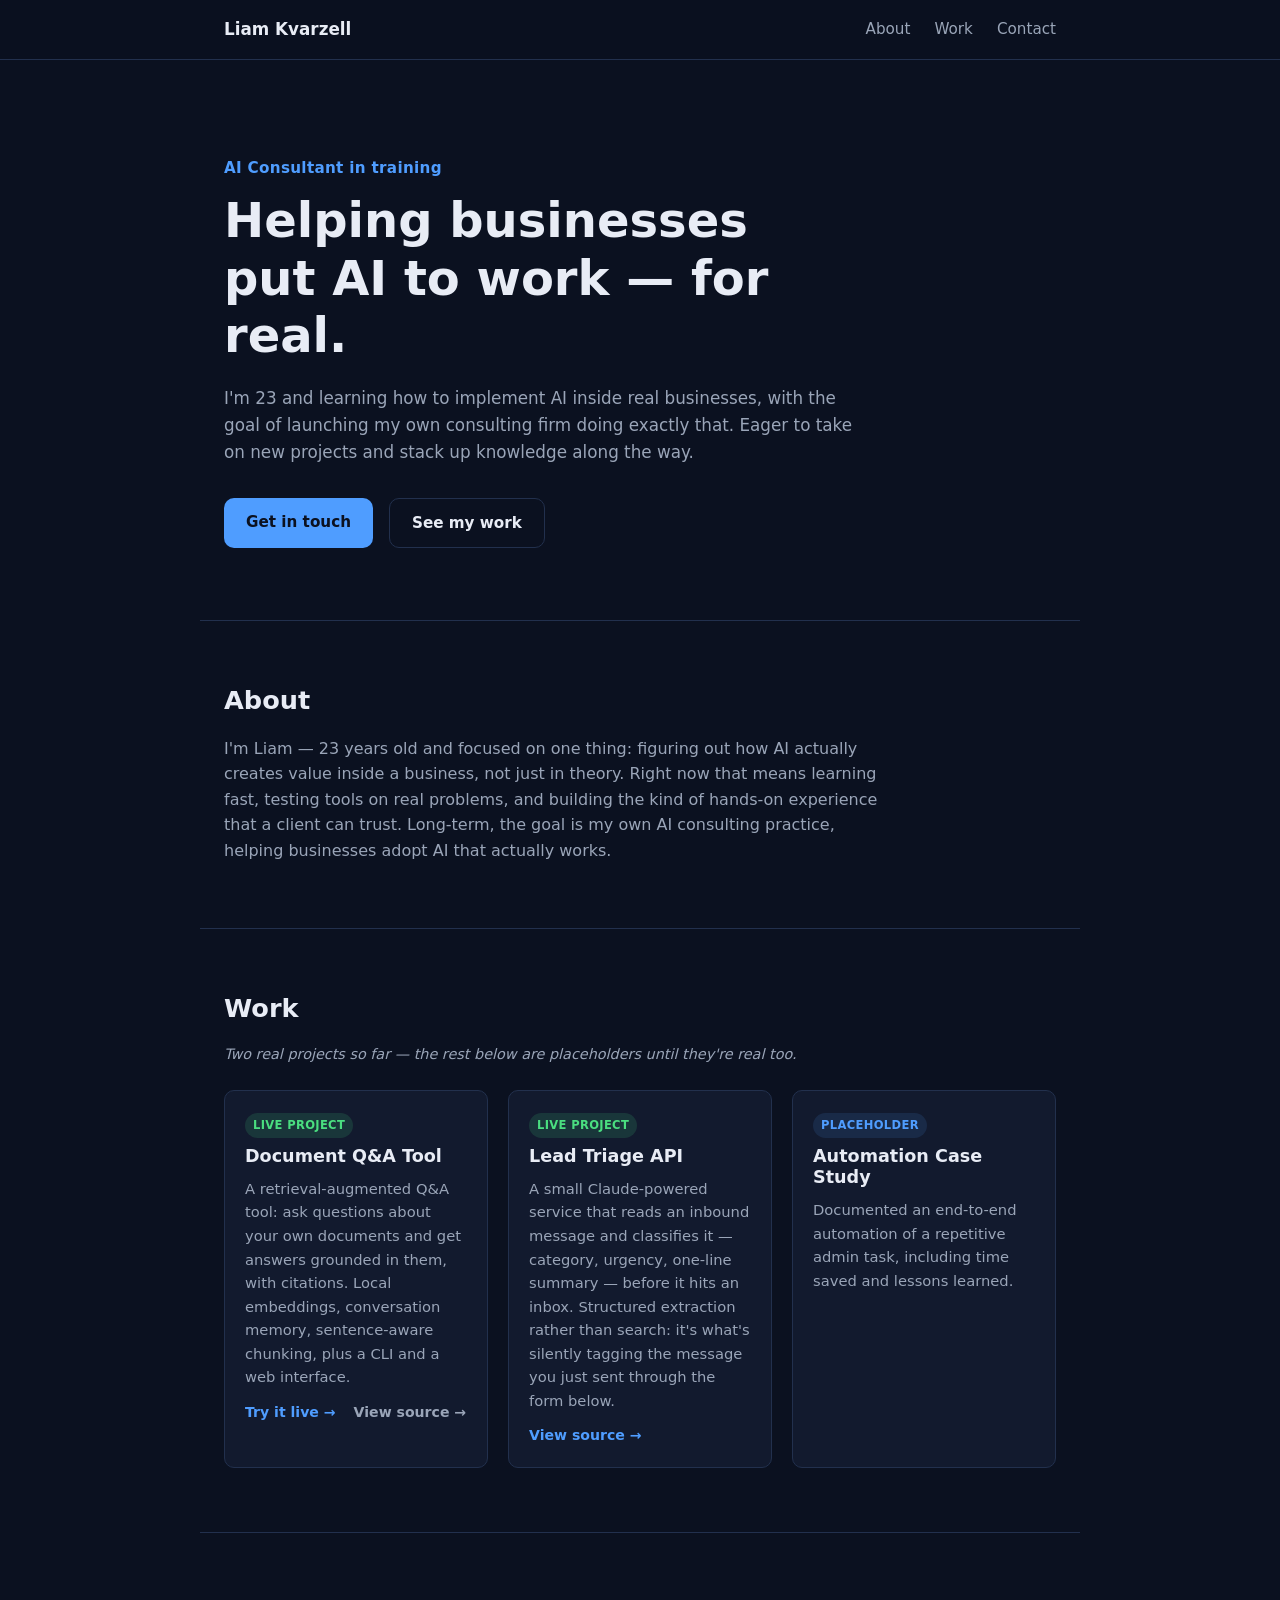
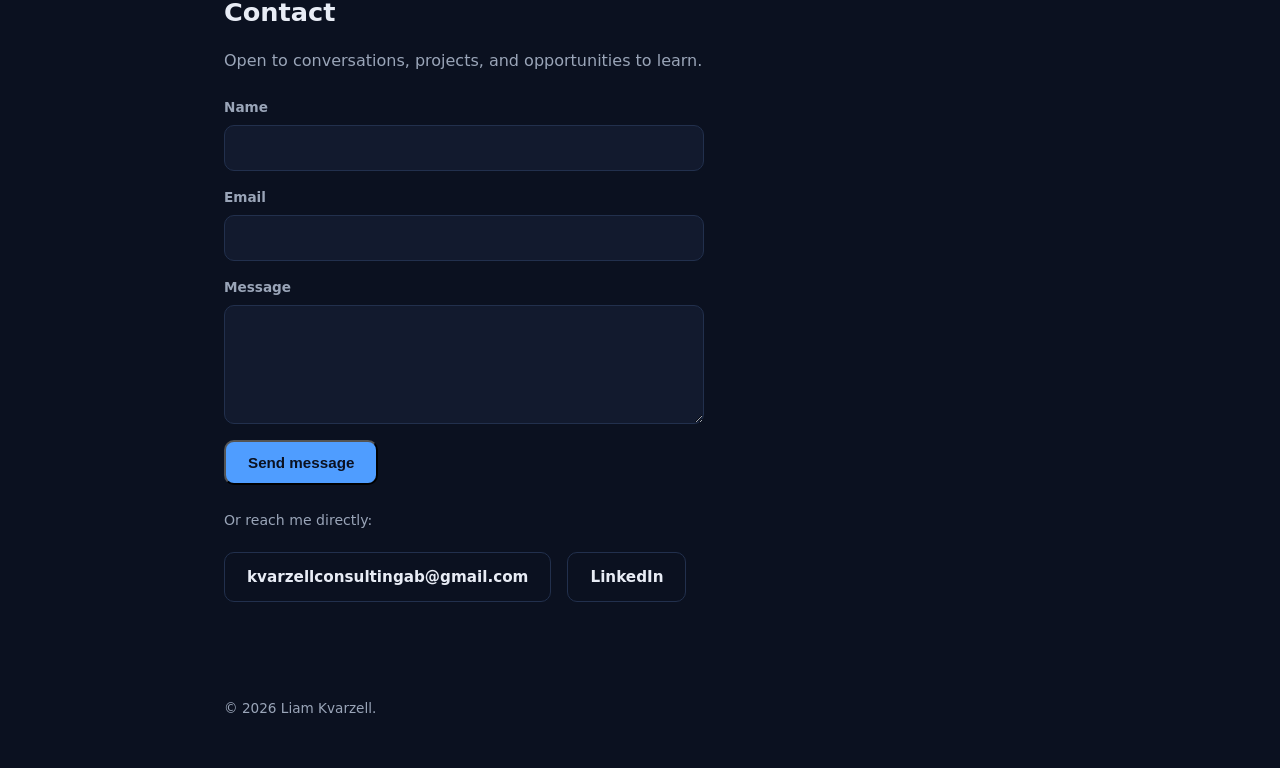
==== index.html @ f1efe4b0 "Add Lead Triage API as a real Work card Replaces the "AI Workflow Audit" placeholder. No live-demo l" ====
<!DOCTYPE html>
<html lang="en">
<head>
  <meta charset="UTF-8">
  <meta name="viewport" content="width=device-width, initial-scale=1.0">
  <title>Liam Kvarzell — AI Consultant</title>
  <meta name="description" content="Aspiring AI consultant helping businesses implement AI — real projects, built and shipped in public while learning.">
  <link rel="canonical" href="https://liamk02.github.io/silver-barnacle/">

  <link rel="icon" href="assets/favicon.png" type="image/png">
  <link rel="apple-touch-icon" href="assets/favicon.png">

  <!-- Open Graph (LinkedIn, Facebook, iMessage, Slack, ...) -->
  <meta property="og:type" content="website">
  <meta property="og:url" content="https://liamk02.github.io/silver-barnacle/">
  <meta property="og:title" content="Liam Kvarzell — AI Consultant">
  <meta property="og:description" content="Aspiring AI consultant helping businesses implement AI — real projects, built and shipped in public while learning.">
  <meta property="og:image" content="https://liamk02.github.io/silver-barnacle/assets/og-image.png">
  <meta property="og:image:width" content="1200">
  <meta property="og:image:height" content="630">

  <!-- Twitter/X -->
  <meta name="twitter:card" content="summary_large_image">
  <meta name="twitter:title" content="Liam Kvarzell — AI Consultant">
  <meta name="twitter:description" content="Aspiring AI consultant helping businesses implement AI — real projects, built and shipped in public while learning.">
  <meta name="twitter:image" content="https://liamk02.github.io/silver-barnacle/assets/og-image.png">

  <link rel="stylesheet" href="styles.css">
</head>
<body>

  <header class="site-header">
    <div class="wrap nav">
      <a href="#top" class="brand">Liam Kvarzell</a>
      <nav>
        <a href="#about">About</a>
        <a href="#work">Work</a>
        <a href="#contact">Contact</a>
      </nav>
    </div>
  </header>

  <main id="top">

    <section class="hero wrap">
      <p class="eyebrow">AI Consultant in training</p>
      <h1>Helping businesses put AI to work — for real.</h1>
      <p class="hero-sub">
        I'm 23 and learning how to implement AI inside real businesses, with the goal
        of launching my own consulting firm doing exactly that. Eager to take on new
        projects and stack up knowledge along the way.
      </p>
      <div class="hero-actions">
        <a href="#contact" class="btn btn-primary">Get in touch</a>
        <a href="#work" class="btn btn-ghost">See my work</a>
      </div>
    </section>

    <section id="about" class="wrap section">
      <h2>About</h2>
      <p>
        I'm Liam — 23 years old and focused on one thing: figuring out how AI actually
        creates value inside a business, not just in theory. Right now that means
        learning fast, testing tools on real problems, and building the kind of
        hands-on experience that a client can trust. Long-term, the goal is my own
        AI consulting practice, helping businesses adopt AI that actually works.
      </p>
    </section>

    <section id="work" class="wrap section">
      <h2>Work</h2>
      <p class="section-note">
        Two real projects so far — the rest below are placeholders until they're real too.
      </p>
      <div class="card-grid">
        <article class="card">
          <span class="badge badge-live">Live project</span>
          <h3>Document Q&amp;A Tool</h3>
          <p>A retrieval-augmented Q&amp;A tool: ask questions about your own documents and
             get answers grounded in them, with citations. Local embeddings, conversation
             memory, sentence-aware chunking, plus a CLI and a web interface.</p>
          <div class="card-link-row">
            <a href="https://kvarzellconsulting.onrender.com" class="card-link" target="_blank" rel="noopener noreferrer">
              Try it live &rarr;
            </a>
            <a href="https://github.com/liamk02/doc-qa-tool" class="card-link card-link-muted" target="_blank" rel="noopener noreferrer">
              View source &rarr;
            </a>
          </div>
        </article>
        <article class="card">
          <span class="badge badge-live">Live project</span>
          <h3>Lead Triage API</h3>
          <p>A small Claude-powered service that reads an inbound message and classifies it
             — category, urgency, one-line summary — before it hits an inbox. Structured
             extraction rather than search: it's what's silently tagging the message you
             just sent through the form below.</p>
          <div class="card-link-row">
            <a href="https://github.com/liamk02/lead-triage" class="card-link" target="_blank" rel="noopener noreferrer">
              View source &rarr;
            </a>
          </div>
        </article>
        <article class="card">
          <span class="badge">Placeholder</span>
          <h3>Automation Case Study</h3>
          <p>Documented an end-to-end automation of a repetitive admin task,
             including time saved and lessons learned.</p>
        </article>
      </div>
    </section>

    <section id="contact" class="wrap section">
      <h2>Contact</h2>
      <p>Open to conversations, projects, and opportunities to learn.</p>

      <div id="contact-success" class="form-success" role="status" hidden>
        Thanks — your message is on its way. I'll get back to you soon.
      </div>
      <div id="contact-error" class="form-error" role="alert" hidden></div>

      <form id="contact-form" class="contact-form" action="https://formspree.io/f/mwlkqqwp" method="POST">
        <input type="hidden" name="_subject" value="New message from portfolio site">

        <div class="field">
          <label for="name">Name</label>
          <input type="text" id="name" name="name" autocomplete="name" required>
        </div>
        <div class="field">
          <label for="email">Email</label>
          <input type="email" id="email" name="email" autocomplete="email" required>
        </div>
        <div class="field">
          <label for="message">Message</label>
          <textarea id="message" name="message" rows="4" required></textarea>
        </div>
        <button type="submit" class="btn btn-primary">Send message</button>
      </form>

      <p class="contact-or">Or reach me directly:</p>
      <div class="contact-links">
        <a href="mailto:kvarzellconsultingab@gmail.com" class="btn btn-ghost">
          kvarzellconsultingab@gmail.com
        </a>
        <a href="https://www.linkedin.com/in/liam-kvarzell-8ba2a138b/" class="btn btn-ghost" target="_blank" rel="noopener noreferrer">
          LinkedIn
        </a>
      </div>
    </section>

  </main>

  <footer class="site-footer wrap">
    <p>&copy; <span id="year"></span> Liam Kvarzell.</p>
  </footer>

  <script src="script.js"></script>
</body>
</html>
---- styles.css ----
/* ---------- Reset ---------- */
* {
  box-sizing: border-box;
  margin: 0;
  padding: 0;
}

html {
  scroll-behavior: smooth;
}

/* ---------- Tokens ---------- */
:root {
  --bg: #0b1120;
  --bg-elevated: #121a2e;
  --text: #e8ecf5;
  --text-muted: #9aa5b8;
  --accent: #4f9dff;
  --accent-text: #0b1120;
  --border: #22304d;
  --radius: 10px;
  --max-width: 880px;
}

body {
  font-family: system-ui, -apple-system, "Segoe UI", sans-serif;
  line-height: 1.6;
  color: var(--text);
  background: var(--bg);
}

.wrap {
  max-width: var(--max-width);
  margin: 0 auto;
  padding: 0 24px;
}

h1, h2, h3 {
  line-height: 1.2;
  font-weight: 700;
}

a {
  color: inherit;
}

/* ---------- Header ---------- */
.site-header {
  position: sticky;
  top: 0;
  background: rgba(11, 17, 32, 0.9);
  backdrop-filter: blur(8px);
  border-bottom: 1px solid var(--border);
  z-index: 10;
}

.nav {
  display: flex;
  align-items: center;
  justify-content: space-between;
  padding-top: 16px;
  padding-bottom: 16px;
}

.brand {
  font-weight: 700;
  text-decoration: none;
  font-size: 1.05rem;
}

.nav nav {
  display: flex;
  gap: 24px;
}

.nav nav a {
  text-decoration: none;
  color: var(--text-muted);
  font-size: 0.95rem;
}

.nav nav a:hover {
  color: var(--text);
}

/* ---------- Hero ---------- */
.hero {
  padding: 96px 24px 72px;
}

.eyebrow {
  color: var(--accent);
  font-weight: 600;
  letter-spacing: 0.02em;
  margin-bottom: 12px;
  font-size: 0.95rem;
}

.hero h1 {
  font-size: clamp(2rem, 5vw, 3rem);
  margin-bottom: 20px;
  max-width: 18ch;
}

.hero-sub {
  color: var(--text-muted);
  max-width: 60ch;
  font-size: 1.05rem;
  margin-bottom: 32px;
}

.hero-actions {
  display: flex;
  gap: 16px;
  flex-wrap: wrap;
}

/* ---------- Buttons ---------- */
.btn {
  display: inline-block;
  text-decoration: none;
  padding: 12px 22px;
  border-radius: var(--radius);
  font-weight: 600;
  font-size: 0.95rem;
  transition: opacity 0.15s ease;
}

.btn-primary {
  background: var(--accent);
  color: var(--accent-text);
}

.btn-ghost {
  border: 1px solid var(--border);
  color: var(--text);
}

.btn:hover {
  opacity: 0.85;
}

/* ---------- Sections ---------- */
.section {
  padding: 64px 24px;
  border-top: 1px solid var(--border);
}

.section h2 {
  font-size: 1.6rem;
  margin-bottom: 20px;
}

.section p {
  color: var(--text-muted);
  max-width: 65ch;
}

.section-note {
  font-style: italic;
  margin-bottom: 24px;
  font-size: 0.9rem;
}

/* ---------- Cards ---------- */
.card-grid {
  display: grid;
  grid-template-columns: repeat(auto-fit, minmax(220px, 1fr));
  gap: 20px;
  margin-top: 8px;
}

.card {
  background: var(--bg-elevated);
  border: 1px solid var(--border);
  border-radius: var(--radius);
  padding: 20px;
}

.card h3 {
  font-size: 1.1rem;
  margin: 8px 0 10px;
}

.card p {
  font-size: 0.92rem;
}

.badge {
  display: inline-block;
  font-size: 0.72rem;
  font-weight: 600;
  letter-spacing: 0.03em;
  text-transform: uppercase;
  color: var(--accent);
  background: rgba(79, 157, 255, 0.12);
  padding: 3px 8px;
  border-radius: 999px;
}

.badge-live {
  color: #4ade80;
  background: rgba(74, 222, 128, 0.14);
}

.card-link {
  display: inline-block;
  margin-top: 12px;
  font-size: 0.88rem;
  font-weight: 600;
  color: var(--accent);
  text-decoration: none;
}

.card-link:hover {
  text-decoration: underline;
}

.card-link-row {
  display: flex;
  gap: 18px;
  flex-wrap: wrap;
}

.card-link-muted {
  color: var(--text-muted);
}

/* ---------- Contact ---------- */
.contact-form {
  display: flex;
  flex-direction: column;
  gap: 16px;
  max-width: 480px;
  margin: 24px 0;
}

.field {
  display: flex;
  flex-direction: column;
  gap: 6px;
}

.field label {
  font-size: 0.85rem;
  font-weight: 600;
  color: var(--text-muted);
}

.field input,
.field textarea {
  font: inherit;
  font-size: 0.95rem;
  background: var(--bg-elevated);
  border: 1px solid var(--border);
  color: var(--text);
  padding: 10px 12px;
  border-radius: var(--radius);
  resize: vertical;
}

.field input:focus,
.field textarea:focus {
  outline: 2px solid var(--accent);
  outline-offset: -1px;
}

.contact-form .btn {
  align-self: flex-start;
}

.form-success {
  max-width: 480px;
  margin-top: 20px;
  padding: 12px 16px;
  border-radius: var(--radius);
  background: rgba(74, 222, 128, 0.14);
  border: 1px solid rgba(74, 222, 128, 0.4);
  color: #4ade80;
  font-size: 0.92rem;
}

.form-error {
  max-width: 480px;
  margin-top: 20px;
  padding: 12px 16px;
  border-radius: var(--radius);
  background: rgba(255, 90, 90, 0.12);
  border: 1px solid rgba(255, 90, 90, 0.4);
  color: #ff9a9a;
  font-size: 0.92rem;
}

.contact-or {
  color: var(--text-muted);
  font-size: 0.88rem;
  margin-top: 4px;
}

.contact-links {
  display: flex;
  gap: 16px;
  flex-wrap: wrap;
  margin-top: 20px;
}

/* ---------- Footer ---------- */
.site-footer {
  padding: 32px 24px 48px;
  color: var(--text-muted);
  font-size: 0.85rem;
}
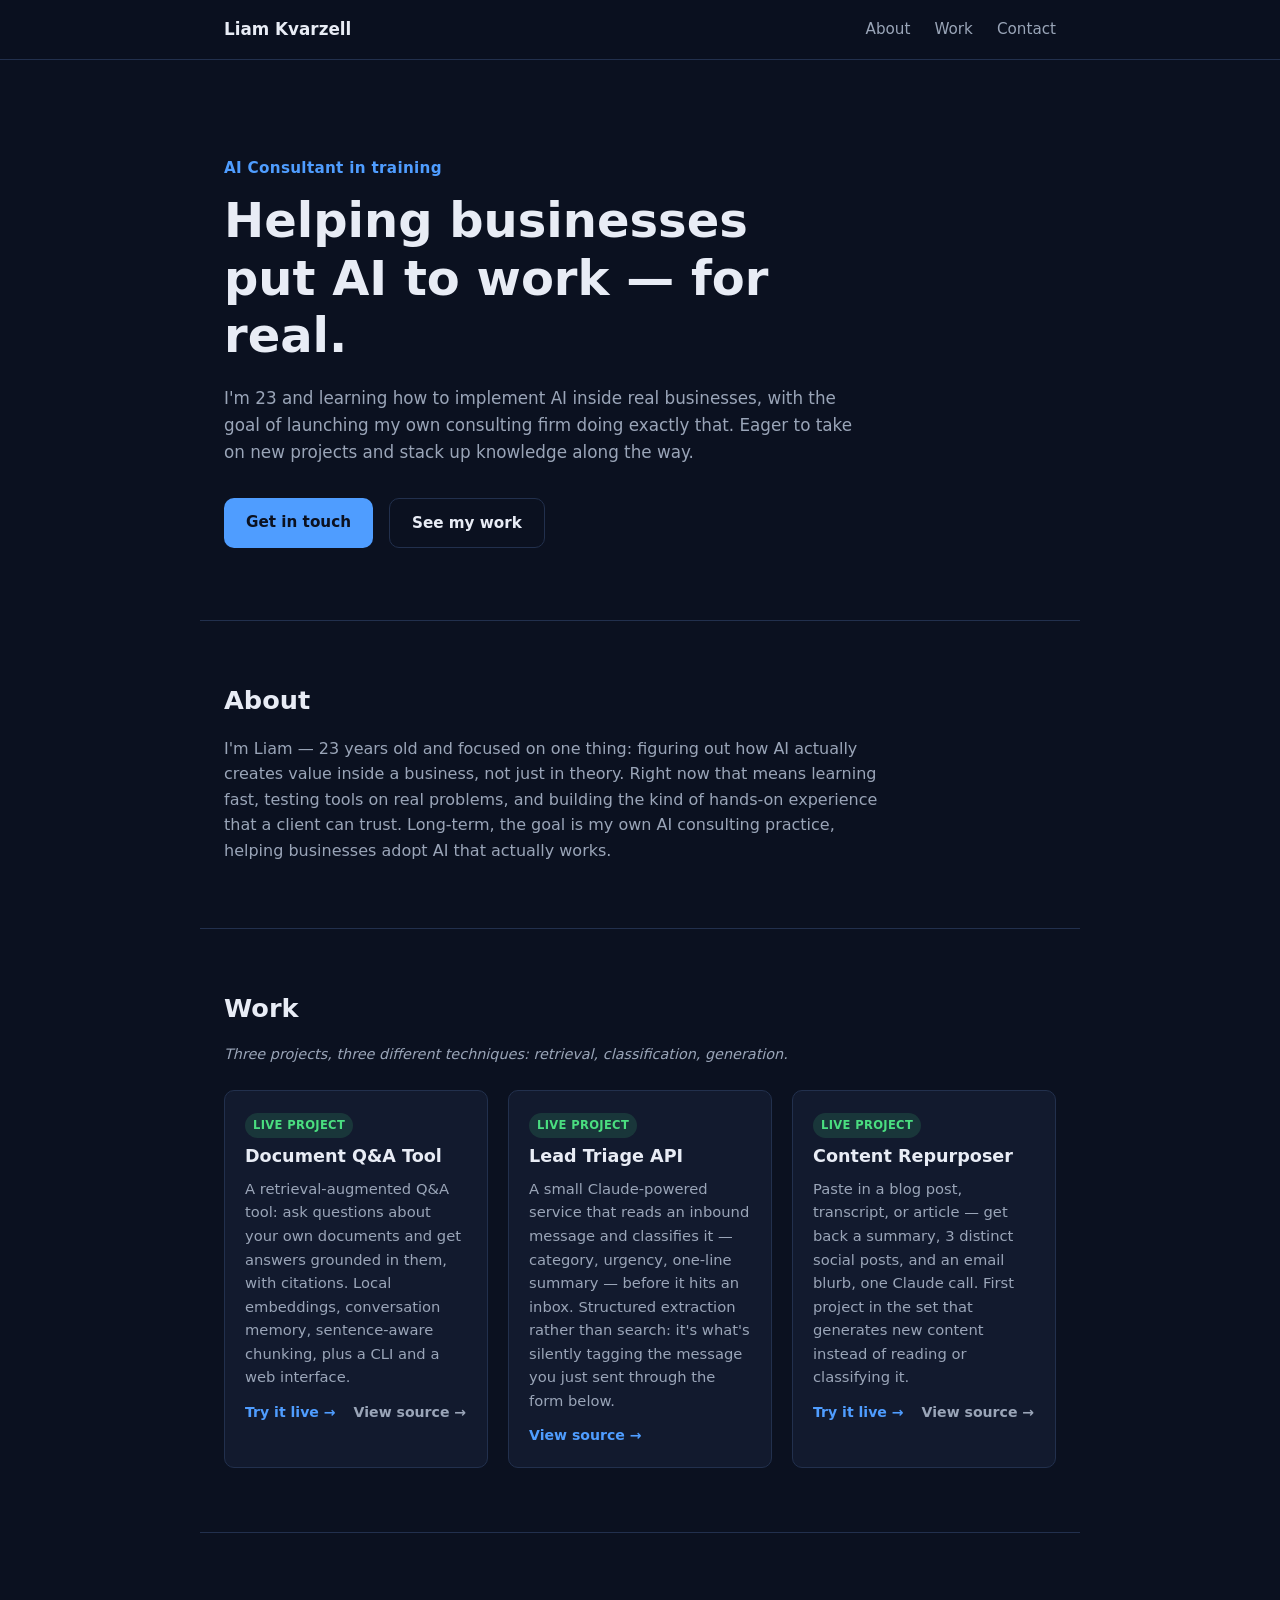
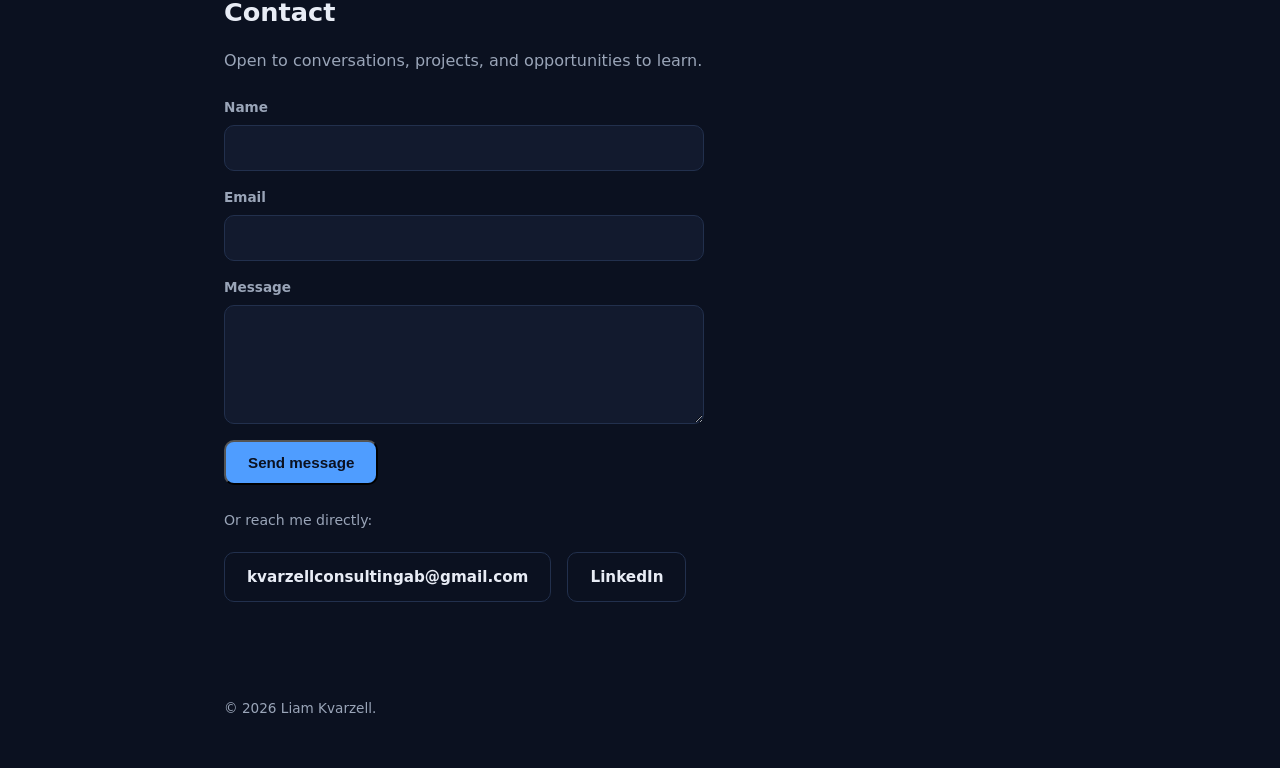
==== commit f0c82612: "Add Content Repurposer as the third real Work card Replaces the last placeholder ("Automation Case S" ====
--- a/index.html
+++ b/index.html
@@ -5,17 +5,17 @@
   <meta name="viewport" content="width=device-width, initial-scale=1.0">
   <title>Liam Kvarzell — AI Consultant</title>
   <meta name="description" content="Aspiring AI consultant helping businesses implement AI — real projects, built and shipped in public while learning.">
-  <link rel="canonical" href="https://liamk02.github.io/silver-barnacle/">
+  <link rel="canonical" href="https://kvarzellconsulting.com/">
 
   <link rel="icon" href="assets/favicon.png" type="image/png">
   <link rel="apple-touch-icon" href="assets/favicon.png">
 
   <!-- Open Graph (LinkedIn, Facebook, iMessage, Slack, ...) -->
   <meta property="og:type" content="website">
-  <meta property="og:url" content="https://liamk02.github.io/silver-barnacle/">
+  <meta property="og:url" content="https://kvarzellconsulting.com/">
   <meta property="og:title" content="Liam Kvarzell — AI Consultant">
   <meta property="og:description" content="Aspiring AI consultant helping businesses implement AI — real projects, built and shipped in public while learning.">
-  <meta property="og:image" content="https://liamk02.github.io/silver-barnacle/assets/og-image.png">
+  <meta property="og:image" content="https://kvarzellconsulting.com/assets/og-image.png">
   <meta property="og:image:width" content="1200">
   <meta property="og:image:height" content="630">
 
@@ -23,7 +23,7 @@
   <meta name="twitter:card" content="summary_large_image">
   <meta name="twitter:title" content="Liam Kvarzell — AI Consultant">
   <meta name="twitter:description" content="Aspiring AI consultant helping businesses implement AI — real projects, built and shipped in public while learning.">
-  <meta name="twitter:image" content="https://liamk02.github.io/silver-barnacle/assets/og-image.png">
+  <meta name="twitter:image" content="https://kvarzellconsulting.com/assets/og-image.png">
 
   <link rel="stylesheet" href="styles.css">
 </head>
@@ -70,7 +70,7 @@
     <section id="work" class="wrap section">
       <h2>Work</h2>
       <p class="section-note">
-        Two real projects so far — the rest below are placeholders until they're real too.
+        Three projects, three different techniques: retrieval, classification, generation.
       </p>
       <div class="card-grid">
         <article class="card">
@@ -102,10 +102,19 @@
           </div>
         </article>
         <article class="card">
-          <span class="badge">Placeholder</span>
-          <h3>Automation Case Study</h3>
-          <p>Documented an end-to-end automation of a repetitive admin task,
-             including time saved and lessons learned.</p>
+          <span class="badge badge-live">Live project</span>
+          <h3>Content Repurposer</h3>
+          <p>Paste in a blog post, transcript, or article — get back a summary, 3 distinct
+             social posts, and an email blurb, one Claude call. First project in the set
+             that generates new content instead of reading or classifying it.</p>
+          <div class="card-link-row">
+            <a href="https://content-repurposer-4sbx.onrender.com" class="card-link" target="_blank" rel="noopener noreferrer">
+              Try it live &rarr;
+            </a>
+            <a href="https://github.com/liamk02/content-repurposer" class="card-link card-link-muted" target="_blank" rel="noopener noreferrer">
+              View source &rarr;
+            </a>
+          </div>
         </article>
       </div>
     </section>
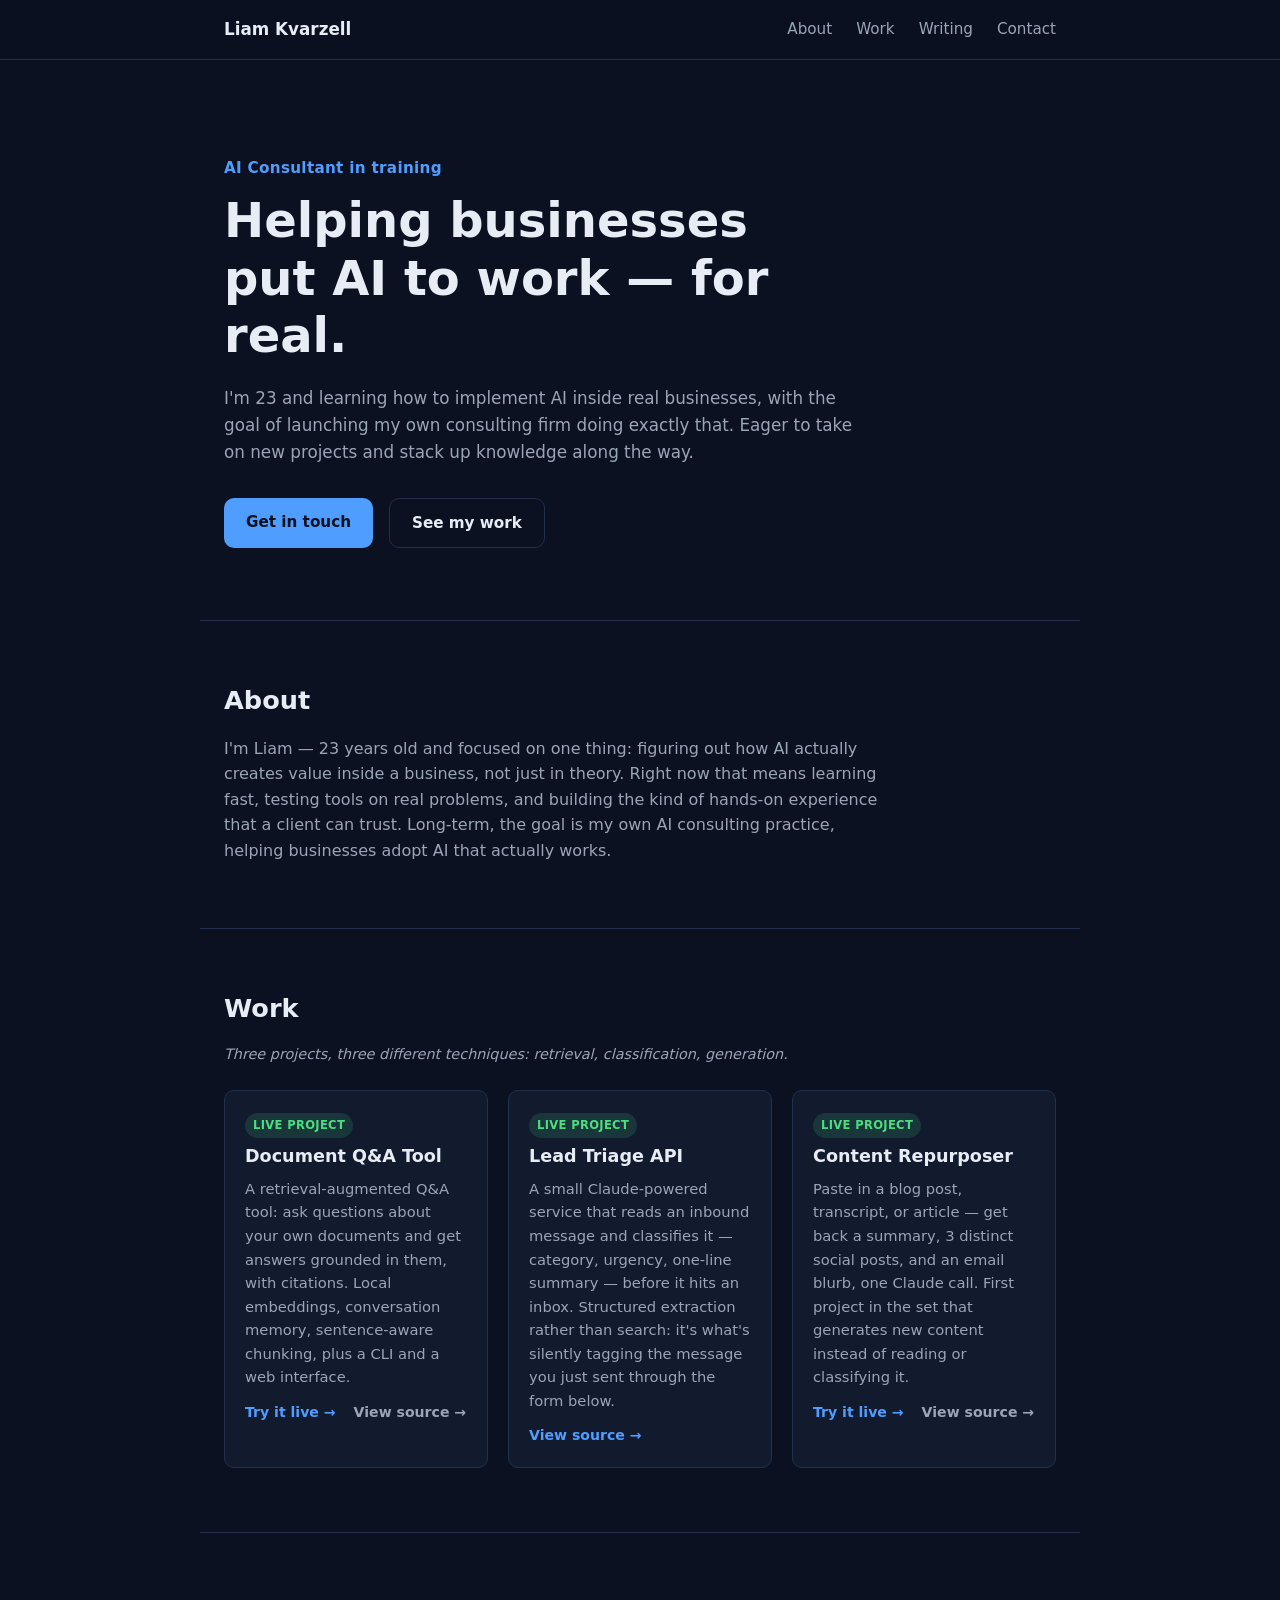
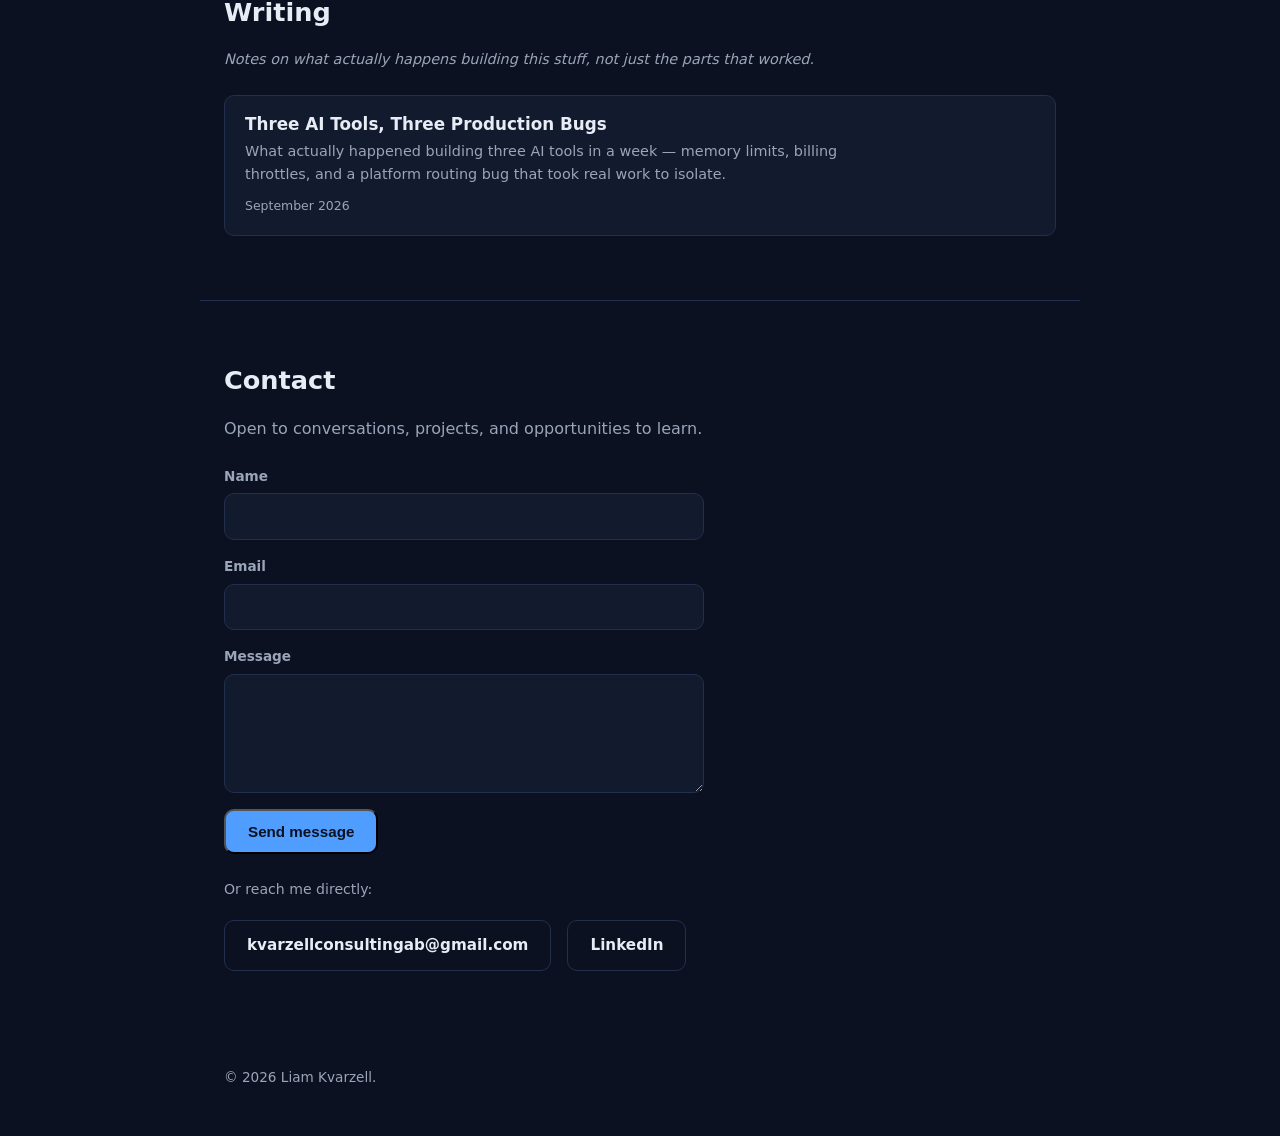
==== commit d71e3be2: "Add Writing section + first post New "Writing" nav item/section on the homepage listing posts, plus " ====
--- a/index.html
+++ b/index.html
@@ -35,6 +35,7 @@
       <nav>
         <a href="#about">About</a>
         <a href="#work">Work</a>
+        <a href="#writing">Writing</a>
         <a href="#contact">Contact</a>
       </nav>
     </div>
@@ -119,6 +120,19 @@
       </div>
     </section>
 
+    <section id="writing" class="wrap section">
+      <h2>Writing</h2>
+      <p class="section-note">Notes on what actually happens building this stuff, not just the parts that worked.</p>
+      <div class="post-list">
+        <a href="posts/three-ai-tools-three-production-bugs.html" class="post-list-item">
+          <h3>Three AI Tools, Three Production Bugs</h3>
+          <p>What actually happened building three AI tools in a week — memory limits,
+             billing throttles, and a platform routing bug that took real work to isolate.</p>
+          <span class="post-list-date">September 2026</span>
+        </a>
+      </div>
+    </section>
+
     <section id="contact" class="wrap section">
       <h2>Contact</h2>
       <p>Open to conversations, projects, and opportunities to learn.</p>
--- a/styles.css
+++ b/styles.css
@@ -162,6 +162,89 @@
   font-size: 0.9rem;
 }
 
+/* ---------- Writing list ---------- */
+.post-list {
+  display: flex;
+  flex-direction: column;
+  gap: 4px;
+  margin-top: 8px;
+}
+
+.post-list-item {
+  display: block;
+  text-decoration: none;
+  color: inherit;
+  padding: 18px 20px;
+  border: 1px solid var(--border);
+  border-radius: var(--radius);
+  background: var(--bg-elevated);
+}
+
+.post-list-item:hover {
+  border-color: var(--accent);
+}
+
+.post-list-item h3 {
+  font-size: 1.05rem;
+  margin-bottom: 6px;
+}
+
+.post-list-item p {
+  color: var(--text-muted);
+  font-size: 0.9rem;
+  max-width: 65ch;
+}
+
+.post-list-date {
+  display: inline-block;
+  margin-top: 10px;
+  font-size: 0.78rem;
+  color: var(--text-muted);
+}
+
+/* ---------- Article (posts/*.html) ---------- */
+.post-back {
+  display: inline-block;
+  margin-top: 32px;
+  color: var(--text-muted);
+  text-decoration: none;
+  font-size: 0.88rem;
+}
+
+.post-back:hover {
+  color: var(--accent);
+}
+
+.post h1 {
+  font-size: clamp(1.6rem, 4vw, 2.2rem);
+  margin: 12px 0 10px;
+  text-wrap: balance;
+}
+
+.post-byline {
+  color: var(--text-muted);
+  font-size: 0.88rem;
+  margin-bottom: 40px;
+}
+
+.post-body {
+  max-width: 68ch;
+}
+
+.post-body h2 {
+  font-size: 1.2rem;
+  margin: 40px 0 14px;
+}
+
+.post-body p {
+  margin-bottom: 16px;
+  color: var(--text);
+}
+
+.post-body strong {
+  color: var(--text);
+}
+
 /* ---------- Cards ---------- */
 .card-grid {
   display: grid;
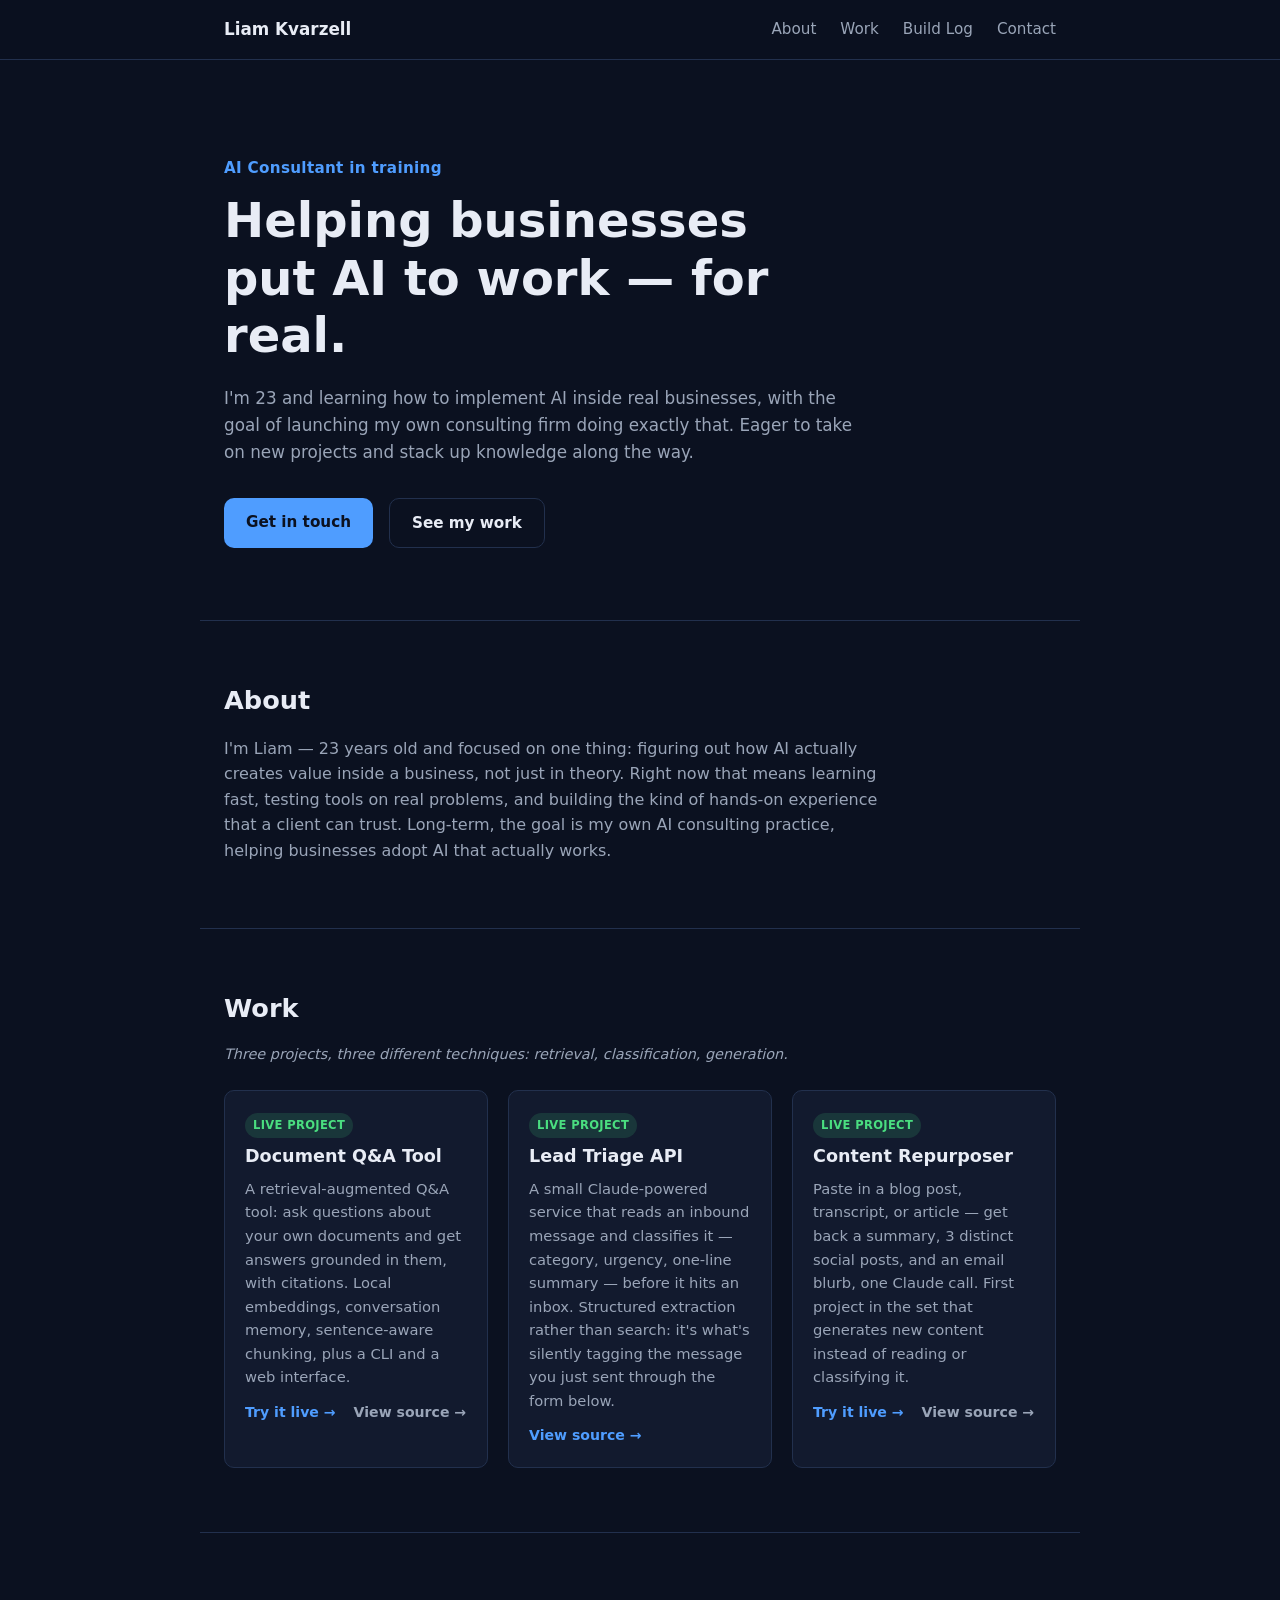
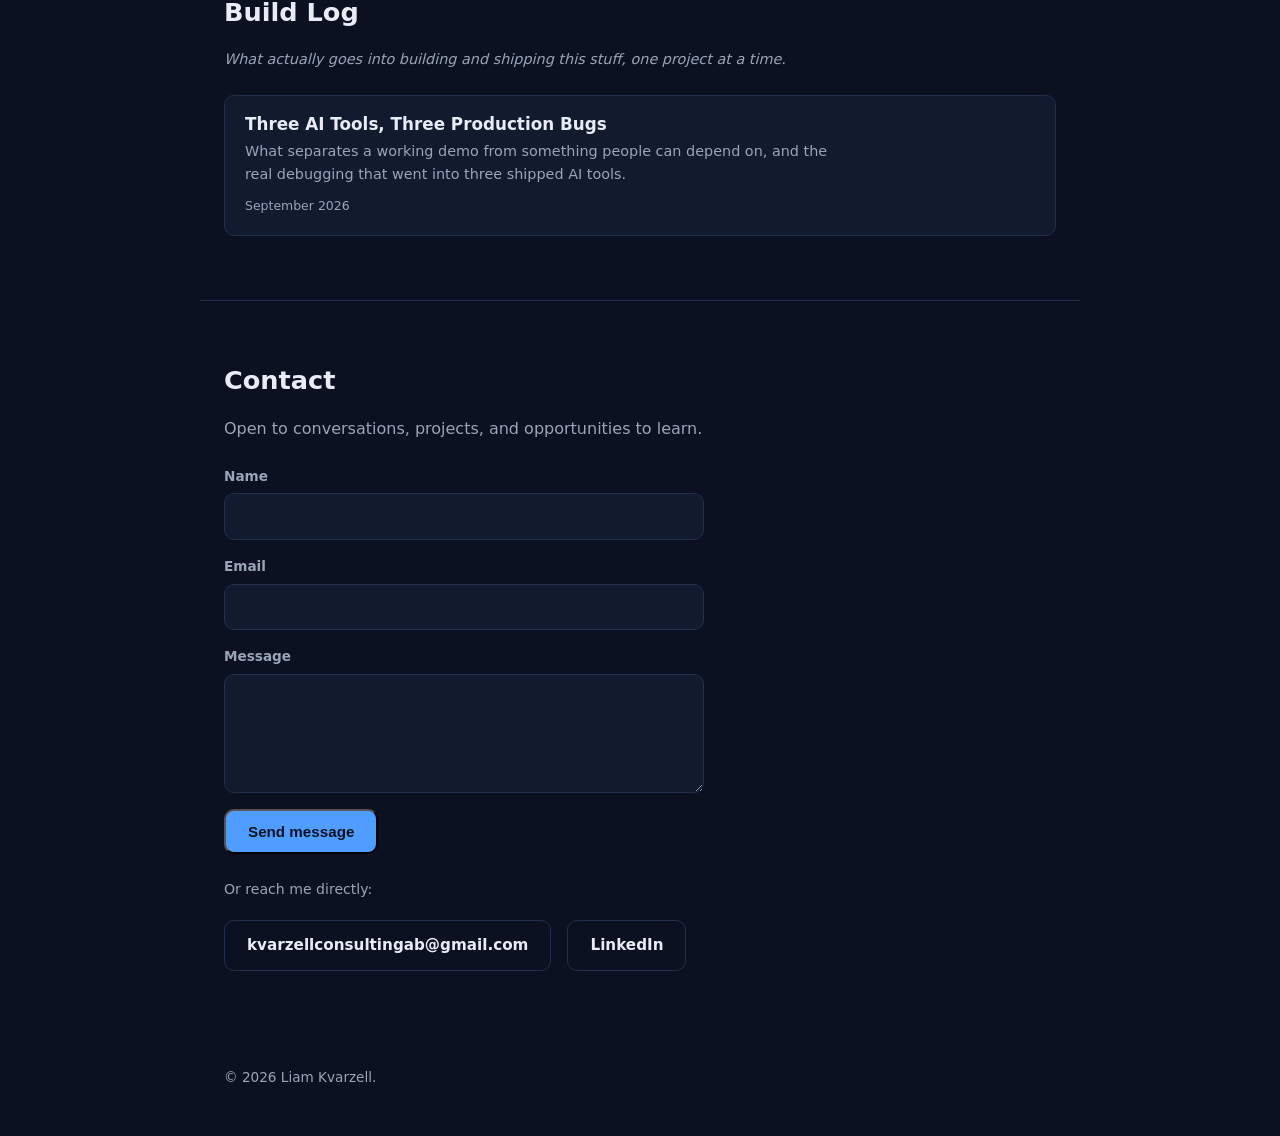
==== commit efec9dc8: "Rename Writing section to "Build Log" New header + subheader for the section (nav, homepage, and the" ====
--- a/index.html
+++ b/index.html
@@ -35,7 +35,7 @@
       <nav>
         <a href="#about">About</a>
         <a href="#work">Work</a>
-        <a href="#writing">Writing</a>
+        <a href="#writing">Build Log</a>
         <a href="#contact">Contact</a>
       </nav>
     </div>
@@ -121,13 +121,13 @@
     </section>
 
     <section id="writing" class="wrap section">
-      <h2>Writing</h2>
-      <p class="section-note">Notes on what actually happens building this stuff, not just the parts that worked.</p>
+      <h2>Build Log</h2>
+      <p class="section-note">What actually goes into building and shipping this stuff, one project at a time.</p>
       <div class="post-list">
         <a href="posts/three-ai-tools-three-production-bugs.html" class="post-list-item">
           <h3>Three AI Tools, Three Production Bugs</h3>
-          <p>What actually happened building three AI tools in a week — memory limits,
-             billing throttles, and a platform routing bug that took real work to isolate.</p>
+          <p>What separates a working demo from something people can depend on, and the
+             real debugging that went into three shipped AI tools.</p>
           <span class="post-list-date">September 2026</span>
         </a>
       </div>
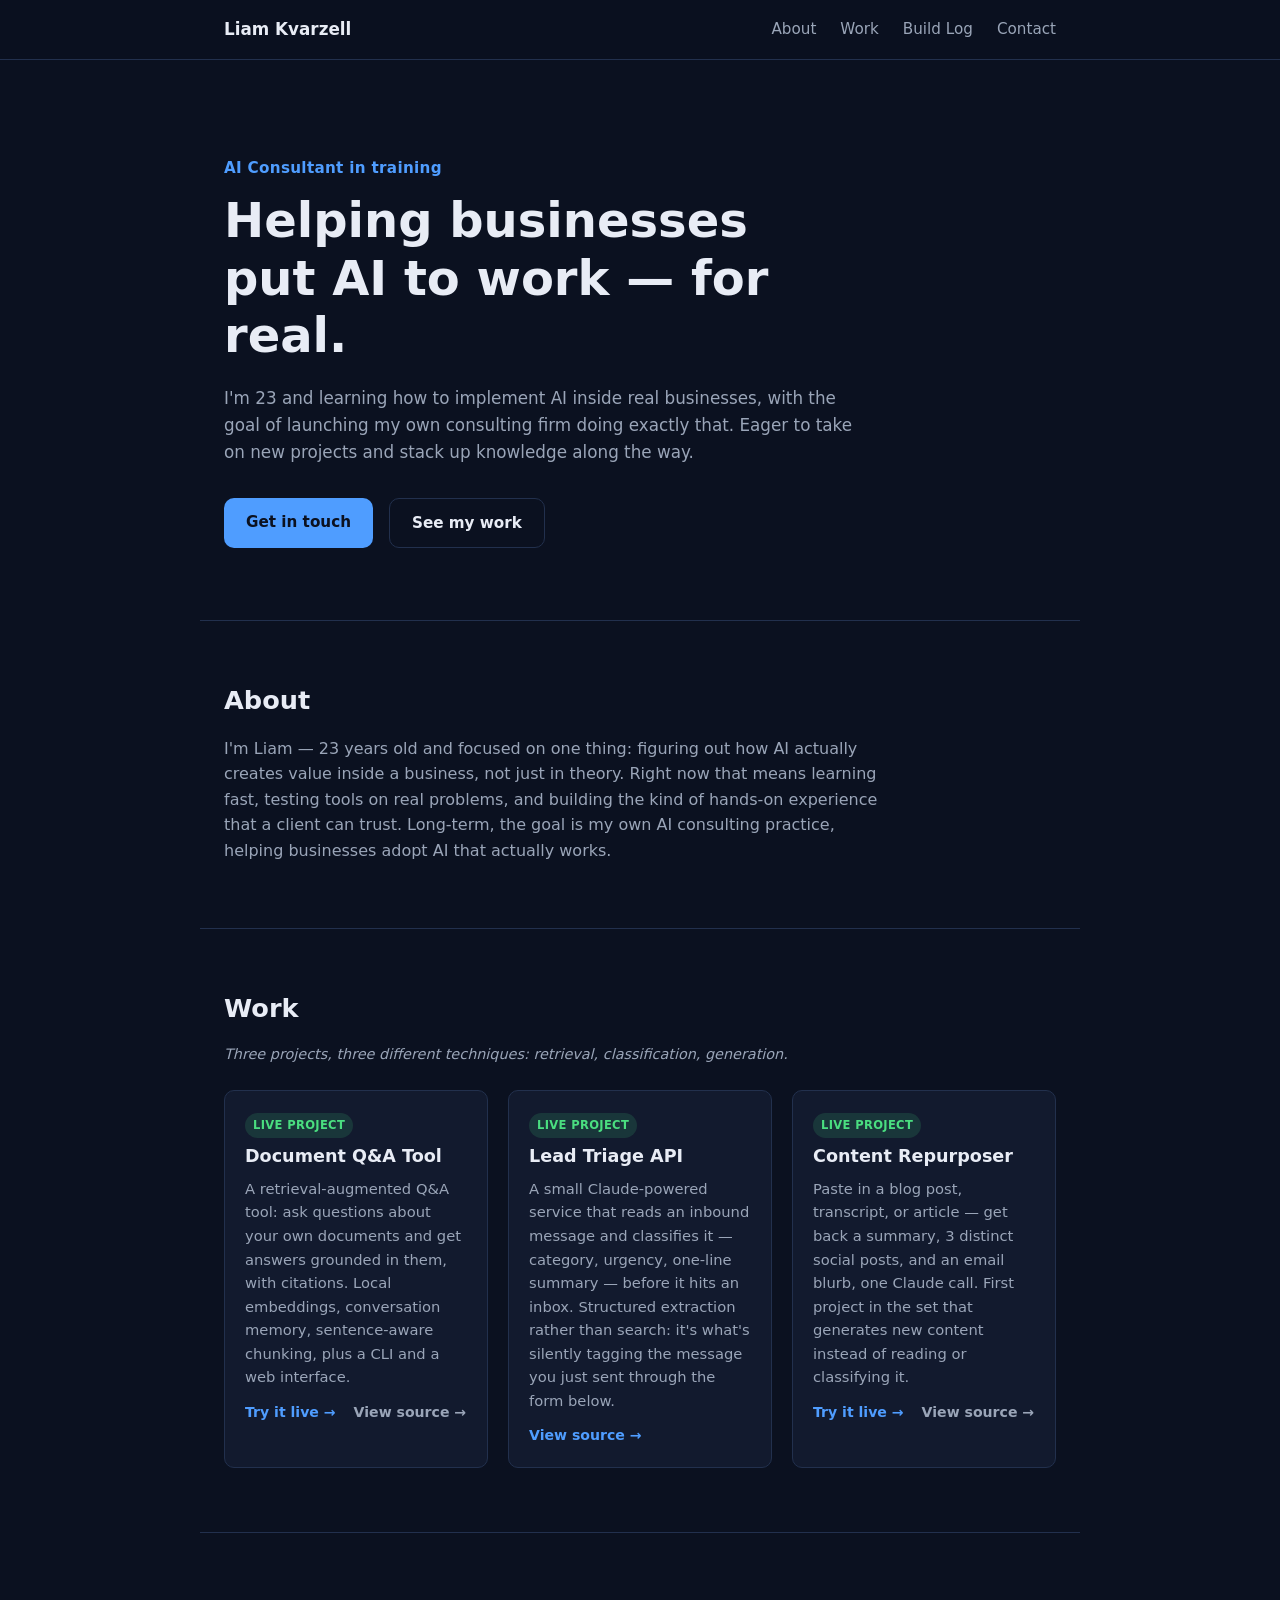
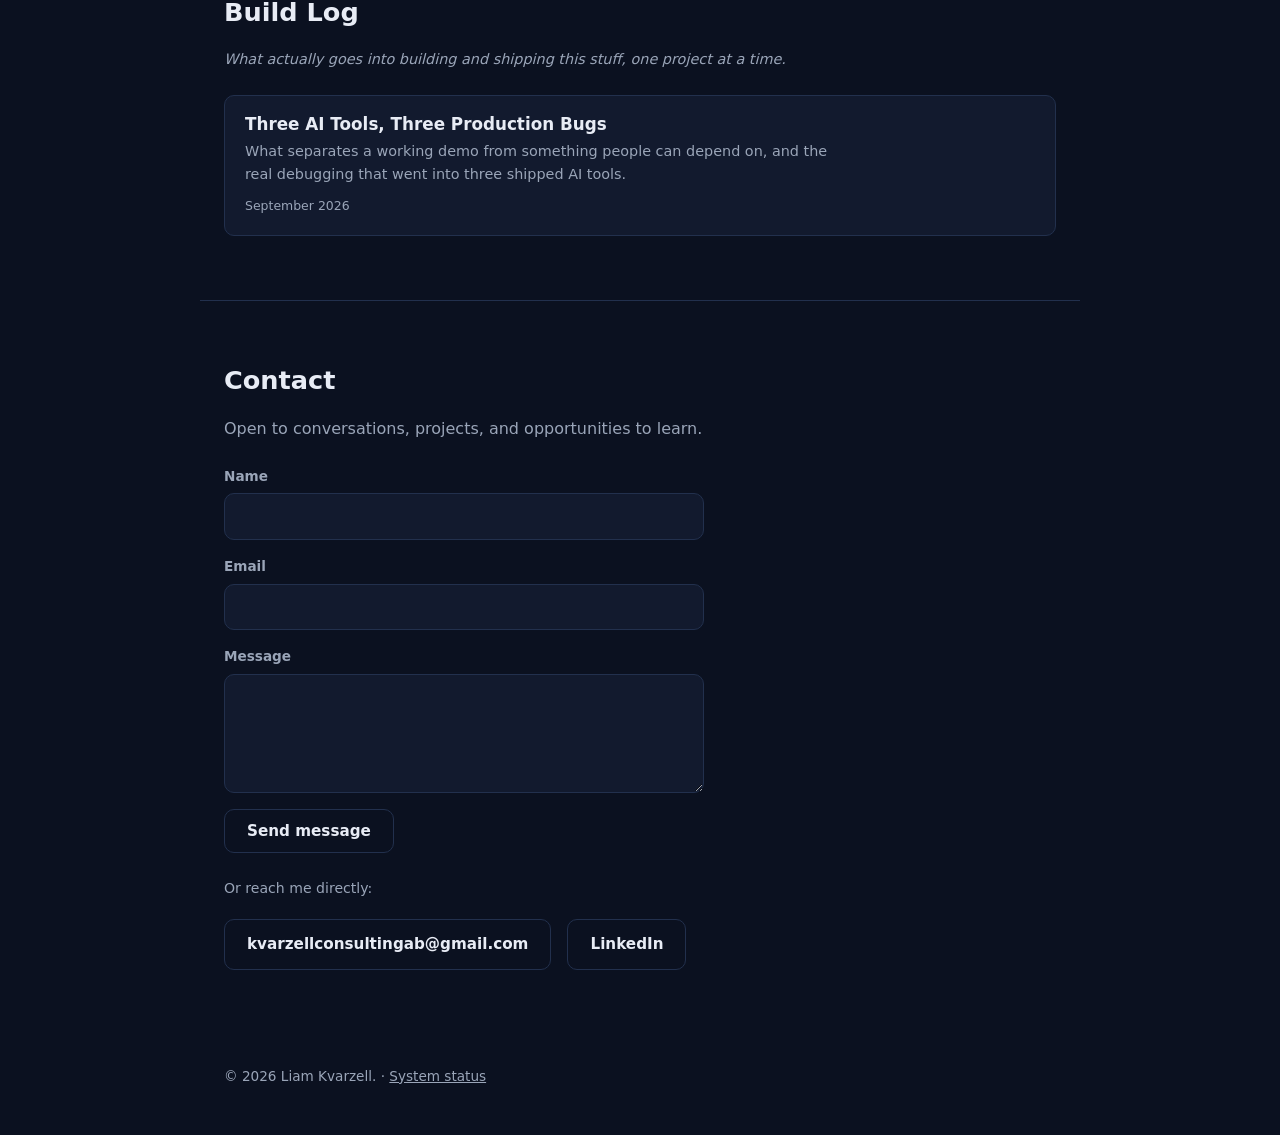
==== commit 303da54d: "Add system status page + fix .btn on real <button> elements - status.html: live health checks agains" ====
--- a/index.html
+++ b/index.html
@@ -157,7 +157,7 @@
           <label for="message">Message</label>
           <textarea id="message" name="message" rows="4" required></textarea>
         </div>
-        <button type="submit" class="btn btn-primary">Send message</button>
+        <button type="submit" class="btn btn-ghost">Send message</button>
       </form>
 
       <p class="contact-or">Or reach me directly:</p>
@@ -174,7 +174,7 @@
   </main>
 
   <footer class="site-footer wrap">
-    <p>&copy; <span id="year"></span> Liam Kvarzell.</p>
+    <p>&copy; <span id="year"></span> Liam Kvarzell. &middot; <a href="status.html" class="footer-link">System status</a></p>
   </footer>
 
   <script src="script.js"></script>
--- a/styles.css
+++ b/styles.css
@@ -124,6 +124,13 @@
   font-weight: 600;
   font-size: 0.95rem;
   transition: opacity 0.15s ease;
+  /* Resets for when .btn is used on a real <button> instead of an <a> -
+     buttons come with a browser-default white background and their own
+     font, which silently broke .btn-ghost's light-on-dark text before. */
+  background: transparent;
+  border: none;
+  cursor: pointer;
+  font-family: inherit;
 }
 
 .btn-primary {
@@ -393,3 +400,11 @@
   color: var(--text-muted);
   font-size: 0.85rem;
 }
+
+.footer-link {
+  color: var(--text-muted);
+}
+
+.footer-link:hover {
+  color: var(--accent);
+}
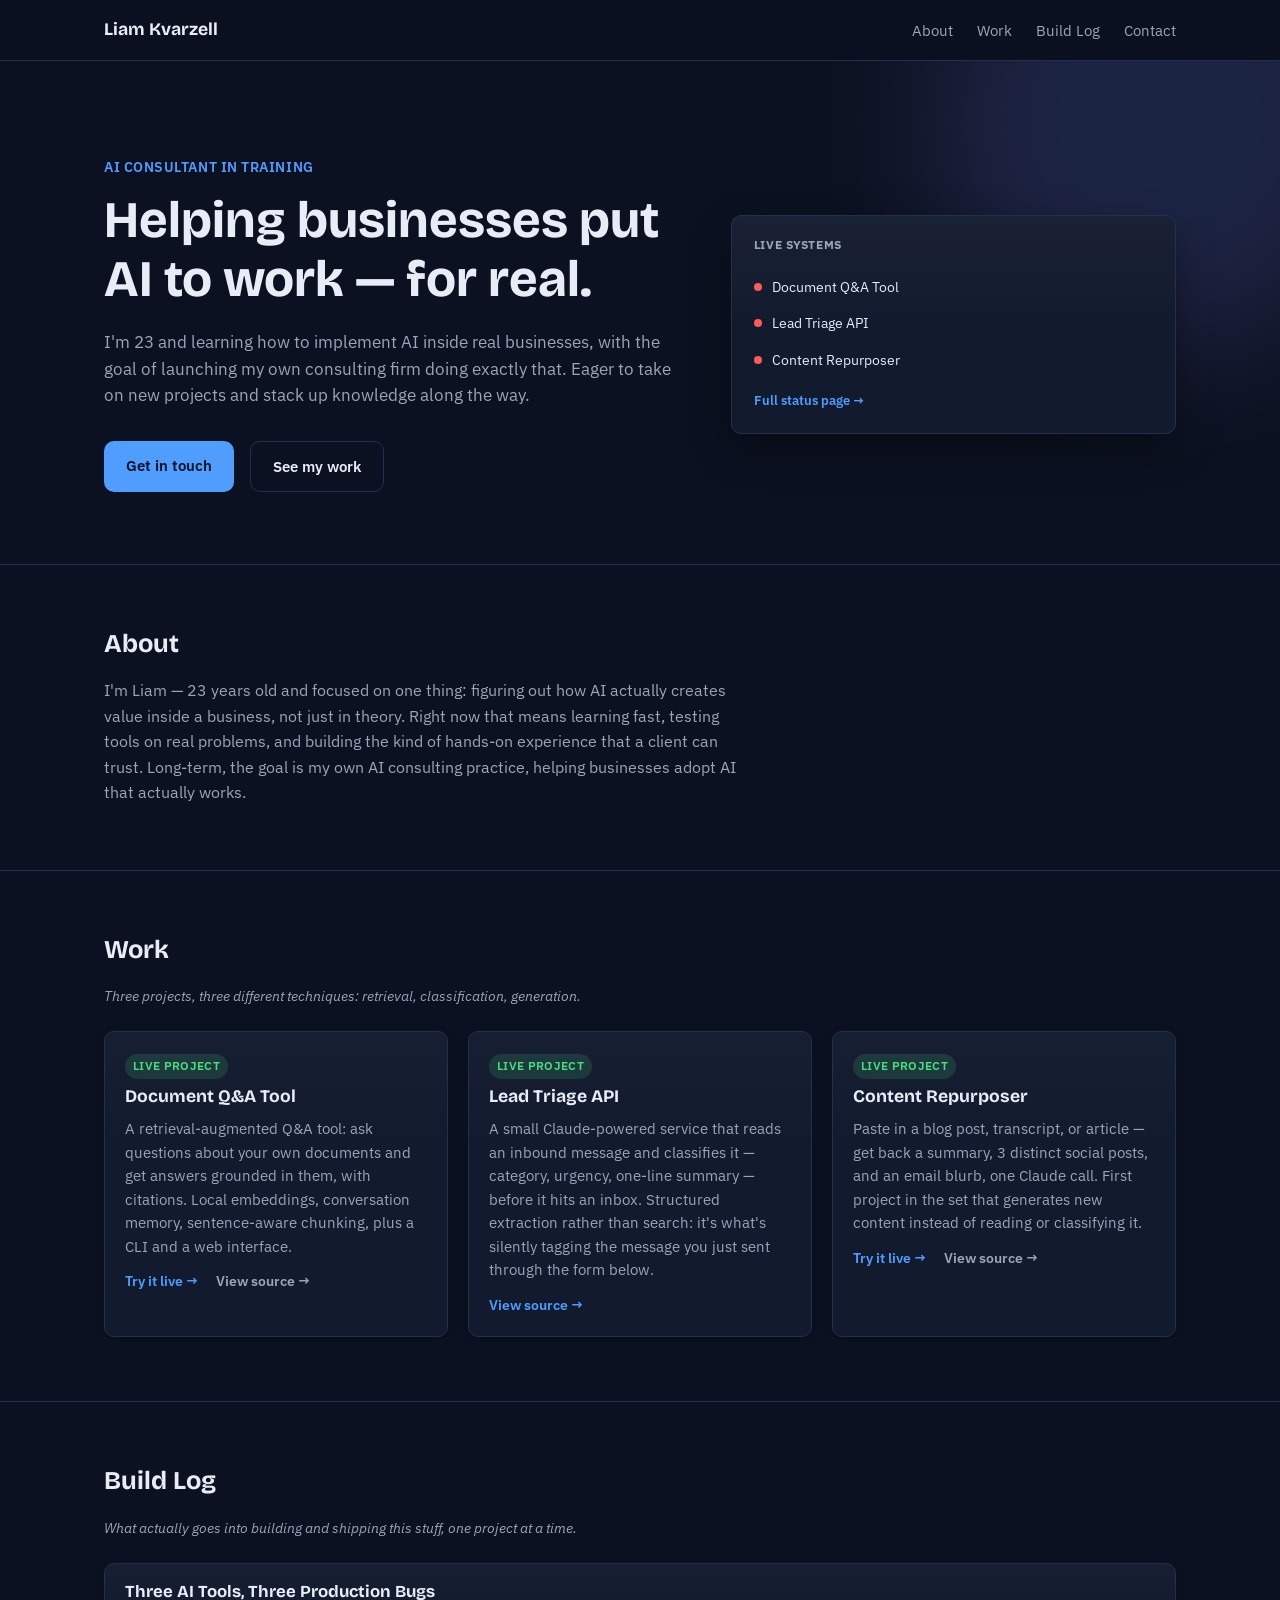
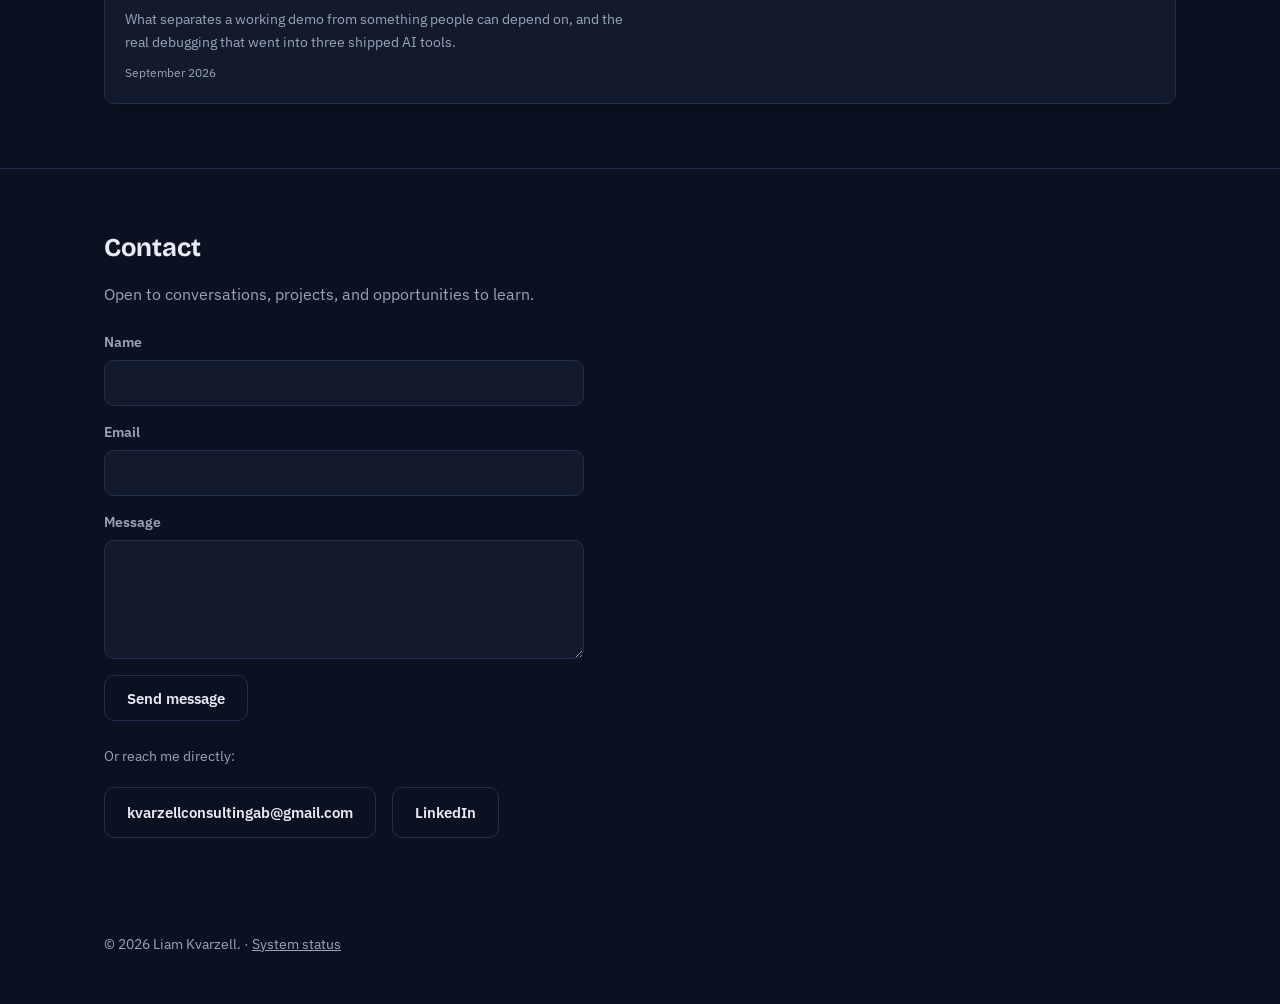
==== commit c4eafa05: "Design overhaul: typography, depth, motion, full-bleed layout - Real type pairing: Bricolage Grotesq" ====
--- a/index.html
+++ b/index.html
@@ -25,6 +25,8 @@
   <meta name="twitter:description" content="Aspiring AI consultant helping businesses implement AI — real projects, built and shipped in public while learning.">
   <meta name="twitter:image" content="https://kvarzellconsulting.com/assets/og-image.png">
 
+  <link rel="preconnect" href="https://fonts.gstatic.com" crossorigin>
+  <link rel="stylesheet" href="https://fonts.googleapis.com/css2?family=Bricolage+Grotesque:opsz,wght@12..96,200..800&family=IBM+Plex+Sans:wght@400;500;600;700&display=swap">
   <link rel="stylesheet" href="styles.css">
 </head>
 <body>
@@ -43,138 +45,158 @@
 
   <main id="top">
 
-    <section class="hero wrap">
-      <p class="eyebrow">AI Consultant in training</p>
-      <h1>Helping businesses put AI to work — for real.</h1>
-      <p class="hero-sub">
-        I'm 23 and learning how to implement AI inside real businesses, with the goal
-        of launching my own consulting firm doing exactly that. Eager to take on new
-        projects and stack up knowledge along the way.
-      </p>
-      <div class="hero-actions">
-        <a href="#contact" class="btn btn-primary">Get in touch</a>
-        <a href="#work" class="btn btn-ghost">See my work</a>
-      </div>
-    </section>
-
-    <section id="about" class="wrap section">
-      <h2>About</h2>
-      <p>
-        I'm Liam — 23 years old and focused on one thing: figuring out how AI actually
-        creates value inside a business, not just in theory. Right now that means
-        learning fast, testing tools on real problems, and building the kind of
-        hands-on experience that a client can trust. Long-term, the goal is my own
-        AI consulting practice, helping businesses adopt AI that actually works.
-      </p>
-    </section>
-
-    <section id="work" class="wrap section">
-      <h2>Work</h2>
-      <p class="section-note">
-        Three projects, three different techniques: retrieval, classification, generation.
-      </p>
-      <div class="card-grid">
-        <article class="card">
-          <span class="badge badge-live">Live project</span>
-          <h3>Document Q&amp;A Tool</h3>
-          <p>A retrieval-augmented Q&amp;A tool: ask questions about your own documents and
-             get answers grounded in them, with citations. Local embeddings, conversation
-             memory, sentence-aware chunking, plus a CLI and a web interface.</p>
-          <div class="card-link-row">
-            <a href="https://kvarzellconsulting.onrender.com" class="card-link" target="_blank" rel="noopener noreferrer">
-              Try it live &rarr;
-            </a>
-            <a href="https://github.com/liamk02/doc-qa-tool" class="card-link card-link-muted" target="_blank" rel="noopener noreferrer">
-              View source &rarr;
-            </a>
-          </div>
-        </article>
-        <article class="card">
-          <span class="badge badge-live">Live project</span>
-          <h3>Lead Triage API</h3>
-          <p>A small Claude-powered service that reads an inbound message and classifies it
-             — category, urgency, one-line summary — before it hits an inbox. Structured
-             extraction rather than search: it's what's silently tagging the message you
-             just sent through the form below.</p>
-          <div class="card-link-row">
-            <a href="https://github.com/liamk02/lead-triage" class="card-link" target="_blank" rel="noopener noreferrer">
-              View source &rarr;
-            </a>
-          </div>
-        </article>
-        <article class="card">
-          <span class="badge badge-live">Live project</span>
-          <h3>Content Repurposer</h3>
-          <p>Paste in a blog post, transcript, or article — get back a summary, 3 distinct
-             social posts, and an email blurb, one Claude call. First project in the set
-             that generates new content instead of reading or classifying it.</p>
-          <div class="card-link-row">
-            <a href="https://content-repurposer-4sbx.onrender.com" class="card-link" target="_blank" rel="noopener noreferrer">
-              Try it live &rarr;
-            </a>
-            <a href="https://github.com/liamk02/content-repurposer" class="card-link card-link-muted" target="_blank" rel="noopener noreferrer">
-              View source &rarr;
-            </a>
-          </div>
-        </article>
-      </div>
-    </section>
-
-    <section id="writing" class="wrap section">
-      <h2>Build Log</h2>
-      <p class="section-note">What actually goes into building and shipping this stuff, one project at a time.</p>
-      <div class="post-list">
-        <a href="posts/three-ai-tools-three-production-bugs.html" class="post-list-item">
-          <h3>Three AI Tools, Three Production Bugs</h3>
-          <p>What separates a working demo from something people can depend on, and the
-             real debugging that went into three shipped AI tools.</p>
-          <span class="post-list-date">September 2026</span>
-        </a>
-      </div>
-    </section>
-
-    <section id="contact" class="wrap section">
-      <h2>Contact</h2>
-      <p>Open to conversations, projects, and opportunities to learn.</p>
-
-      <div id="contact-success" class="form-success" role="status" hidden>
-        Thanks — your message is on its way. I'll get back to you soon.
-      </div>
-      <div id="contact-error" class="form-error" role="alert" hidden></div>
-
-      <form id="contact-form" class="contact-form" action="https://formspree.io/f/mwlkqqwp" method="POST">
-        <input type="hidden" name="_subject" value="New message from portfolio site">
-
-        <div class="field">
-          <label for="name">Name</label>
-          <input type="text" id="name" name="name" autocomplete="name" required>
-        </div>
-        <div class="field">
-          <label for="email">Email</label>
-          <input type="email" id="email" name="email" autocomplete="email" required>
-        </div>
-        <div class="field">
-          <label for="message">Message</label>
-          <textarea id="message" name="message" rows="4" required></textarea>
-        </div>
-        <button type="submit" class="btn btn-ghost">Send message</button>
-      </form>
-
-      <p class="contact-or">Or reach me directly:</p>
-      <div class="contact-links">
-        <a href="mailto:kvarzellconsultingab@gmail.com" class="btn btn-ghost">
-          kvarzellconsultingab@gmail.com
-        </a>
-        <a href="https://www.linkedin.com/in/liam-kvarzell-8ba2a138b/" class="btn btn-ghost" target="_blank" rel="noopener noreferrer">
-          LinkedIn
-        </a>
+    <section class="hero">
+      <div class="wrap">
+        <div>
+          <p class="eyebrow">AI Consultant in training</p>
+          <h1>Helping businesses put AI to work — for real.</h1>
+          <p class="hero-sub">
+            I'm 23 and learning how to implement AI inside real businesses, with the goal
+            of launching my own consulting firm doing exactly that. Eager to take on new
+            projects and stack up knowledge along the way.
+          </p>
+          <div class="hero-actions">
+            <a href="#contact" class="btn btn-primary">Get in touch</a>
+            <a href="#work" class="btn btn-ghost">See my work</a>
+          </div>
+        </div>
+
+        <div class="hero-status" id="hero-status">
+          <p class="hero-status-title">Live systems</p>
+          <div id="hero-status-list"><!-- rows injected by script.js --></div>
+          <a href="status.html" class="hero-status-link">Full status page &rarr;</a>
+        </div>
+      </div>
+    </section>
+
+    <section id="about" class="section">
+      <div class="wrap">
+        <h2>About</h2>
+        <p>
+          I'm Liam — 23 years old and focused on one thing: figuring out how AI actually
+          creates value inside a business, not just in theory. Right now that means
+          learning fast, testing tools on real problems, and building the kind of
+          hands-on experience that a client can trust. Long-term, the goal is my own
+          AI consulting practice, helping businesses adopt AI that actually works.
+        </p>
+      </div>
+    </section>
+
+    <section id="work" class="section">
+      <div class="wrap">
+        <h2>Work</h2>
+        <p class="section-note">
+          Three projects, three different techniques: retrieval, classification, generation.
+        </p>
+        <div class="card-grid">
+          <article class="card">
+            <span class="badge badge-live">Live project</span>
+            <h3>Document Q&amp;A Tool</h3>
+            <p>A retrieval-augmented Q&amp;A tool: ask questions about your own documents and
+               get answers grounded in them, with citations. Local embeddings, conversation
+               memory, sentence-aware chunking, plus a CLI and a web interface.</p>
+            <div class="card-link-row">
+              <a href="https://kvarzellconsulting.onrender.com" class="card-link" target="_blank" rel="noopener noreferrer">
+                Try it live &rarr;
+              </a>
+              <a href="https://github.com/liamk02/doc-qa-tool" class="card-link card-link-muted" target="_blank" rel="noopener noreferrer">
+                View source &rarr;
+              </a>
+            </div>
+          </article>
+          <article class="card">
+            <span class="badge badge-live">Live project</span>
+            <h3>Lead Triage API</h3>
+            <p>A small Claude-powered service that reads an inbound message and classifies it
+               — category, urgency, one-line summary — before it hits an inbox. Structured
+               extraction rather than search: it's what's silently tagging the message you
+               just sent through the form below.</p>
+            <div class="card-link-row">
+              <a href="https://github.com/liamk02/lead-triage" class="card-link" target="_blank" rel="noopener noreferrer">
+                View source &rarr;
+              </a>
+            </div>
+          </article>
+          <article class="card">
+            <span class="badge badge-live">Live project</span>
+            <h3>Content Repurposer</h3>
+            <p>Paste in a blog post, transcript, or article — get back a summary, 3 distinct
+               social posts, and an email blurb, one Claude call. First project in the set
+               that generates new content instead of reading or classifying it.</p>
+            <div class="card-link-row">
+              <a href="https://content-repurposer-4sbx.onrender.com" class="card-link" target="_blank" rel="noopener noreferrer">
+                Try it live &rarr;
+              </a>
+              <a href="https://github.com/liamk02/content-repurposer" class="card-link card-link-muted" target="_blank" rel="noopener noreferrer">
+                View source &rarr;
+              </a>
+            </div>
+          </article>
+        </div>
+      </div>
+    </section>
+
+    <section id="writing" class="section">
+      <div class="wrap">
+        <h2>Build Log</h2>
+        <p class="section-note">What actually goes into building and shipping this stuff, one project at a time.</p>
+        <div class="post-list">
+          <a href="posts/three-ai-tools-three-production-bugs.html" class="post-list-item">
+            <h3>Three AI Tools, Three Production Bugs</h3>
+            <p>What separates a working demo from something people can depend on, and the
+               real debugging that went into three shipped AI tools.</p>
+            <span class="post-list-date">September 2026</span>
+          </a>
+        </div>
+      </div>
+    </section>
+
+    <section id="contact" class="section">
+      <div class="wrap">
+        <h2>Contact</h2>
+        <p>Open to conversations, projects, and opportunities to learn.</p>
+
+        <div id="contact-success" class="form-success" role="status" hidden>
+          Thanks — your message is on its way. I'll get back to you soon.
+        </div>
+        <div id="contact-error" class="form-error" role="alert" hidden></div>
+
+        <form id="contact-form" class="contact-form" action="https://formspree.io/f/mwlkqqwp" method="POST">
+          <input type="hidden" name="_subject" value="New message from portfolio site">
+
+          <div class="field">
+            <label for="name">Name</label>
+            <input type="text" id="name" name="name" autocomplete="name" required>
+          </div>
+          <div class="field">
+            <label for="email">Email</label>
+            <input type="email" id="email" name="email" autocomplete="email" required>
+          </div>
+          <div class="field">
+            <label for="message">Message</label>
+            <textarea id="message" name="message" rows="4" required></textarea>
+          </div>
+          <button type="submit" class="btn btn-ghost">Send message</button>
+        </form>
+
+        <p class="contact-or">Or reach me directly:</p>
+        <div class="contact-links">
+          <a href="mailto:kvarzellconsultingab@gmail.com" class="btn btn-ghost">
+            kvarzellconsultingab@gmail.com
+          </a>
+          <a href="https://www.linkedin.com/in/liam-kvarzell-8ba2a138b/" class="btn btn-ghost" target="_blank" rel="noopener noreferrer">
+            LinkedIn
+          </a>
+        </div>
       </div>
     </section>
 
   </main>
 
-  <footer class="site-footer wrap">
-    <p>&copy; <span id="year"></span> Liam Kvarzell. &middot; <a href="status.html" class="footer-link">System status</a></p>
+  <footer class="site-footer">
+    <div class="wrap">
+      <p>&copy; <span id="year"></span> Liam Kvarzell. &middot; <a href="status.html" class="footer-link">System status</a></p>
+    </div>
   </footer>
 
   <script src="script.js"></script>
--- a/styles.css
+++ b/styles.css
@@ -16,14 +16,19 @@
   --text: #e8ecf5;
   --text-muted: #9aa5b8;
   --accent: #4f9dff;
+  --accent-2: #8b7cf6; /* glow/depth only - never used for text, links or buttons */
   --accent-text: #0b1120;
   --border: #22304d;
   --radius: 10px;
-  --max-width: 880px;
+  --max-width: 1120px;
+  --font-display: "Bricolage Grotesque", ui-sans-serif, system-ui, sans-serif;
+  --font-body: "IBM Plex Sans", system-ui, -apple-system, "Segoe UI", sans-serif;
+  --shadow-sm: 0 2px 10px rgba(0, 0, 0, 0.2);
+  --shadow-lg: 0 16px 40px rgba(0, 0, 0, 0.35);
 }
 
 body {
-  font-family: system-ui, -apple-system, "Segoe UI", sans-serif;
+  font-family: var(--font-body);
   line-height: 1.6;
   color: var(--text);
   background: var(--bg);
@@ -36,12 +41,34 @@
 }
 
 h1, h2, h3 {
-  line-height: 1.2;
+  font-family: var(--font-display);
+  line-height: 1.15;
   font-weight: 700;
+  text-wrap: balance;
 }
 
 a {
   color: inherit;
+}
+
+/* ---------- Scroll reveal ---------- */
+.reveal {
+  opacity: 0;
+  transform: translateY(16px);
+  transition: opacity 0.6s ease, transform 0.6s ease;
+}
+
+.reveal.is-visible {
+  opacity: 1;
+  transform: translateY(0);
+}
+
+@media (prefers-reduced-motion: reduce) {
+  .reveal {
+    opacity: 1;
+    transform: none;
+    transition: none;
+  }
 }
 
 /* ---------- Header ---------- */
@@ -63,9 +90,10 @@
 }
 
 .brand {
+  font-family: var(--font-display);
   font-weight: 700;
   text-decoration: none;
-  font-size: 1.05rem;
+  font-size: 1.1rem;
 }
 
 .nav nav {
@@ -85,19 +113,111 @@
 
 /* ---------- Hero ---------- */
 .hero {
-  padding: 96px 24px 72px;
+  position: relative;
+  padding: 96px 0 72px;
+  overflow: hidden;
+}
+
+.hero::before {
+  content: "";
+  position: absolute;
+  top: -220px;
+  right: -160px;
+  width: 560px;
+  height: 560px;
+  background: radial-gradient(circle, var(--accent) 0%, var(--accent-2) 45%, transparent 72%);
+  opacity: 0.16;
+  filter: blur(60px);
+  pointer-events: none;
+  z-index: 0;
+}
+
+.hero .wrap {
+  position: relative;
+  z-index: 1;
+  display: grid;
+  grid-template-columns: 1fr;
+  gap: 48px;
+  align-items: center;
+}
+
+@media (min-width: 860px) {
+  .hero .wrap {
+    grid-template-columns: 1.3fr 1fr;
+  }
+}
+
+/* ---------- Hero live-status widget ---------- */
+.hero-status {
+  background: linear-gradient(180deg, rgba(255, 255, 255, 0.03), transparent 50%), var(--bg-elevated);
+  border: 1px solid var(--border);
+  border-radius: var(--radius);
+  padding: 20px 22px;
+  box-shadow: var(--shadow-lg);
+}
+
+.hero-status-title {
+  font-size: 0.72rem;
+  font-weight: 700;
+  letter-spacing: 0.05em;
+  text-transform: uppercase;
+  color: var(--text-muted);
+  margin-bottom: 14px;
+}
+
+.hero-status-row {
+  display: flex;
+  align-items: center;
+  gap: 10px;
+  padding: 7px 0;
+  font-size: 0.88rem;
+}
+
+.hero-status-dot {
+  width: 8px;
+  height: 8px;
+  border-radius: 50%;
+  background: var(--text-muted);
+  flex: none;
+}
+
+.hero-status-dot.checking {
+  background: #f5b942;
+  animation: pulse 1.2s ease-in-out infinite;
+}
+
+.hero-status-dot.up { background: #4ade80; }
+.hero-status-dot.down { background: #ff5a5a; }
+
+@keyframes pulse {
+  0%, 100% { opacity: 1; }
+  50% { opacity: 0.4; }
+}
+
+.hero-status-link {
+  display: inline-block;
+  margin-top: 12px;
+  font-size: 0.82rem;
+  font-weight: 600;
+  color: var(--accent);
+  text-decoration: none;
+}
+
+.hero-status-link:hover {
+  text-decoration: underline;
 }
 
 .eyebrow {
   color: var(--accent);
   font-weight: 600;
-  letter-spacing: 0.02em;
+  letter-spacing: 0.04em;
+  text-transform: uppercase;
   margin-bottom: 12px;
-  font-size: 0.95rem;
+  font-size: 0.85rem;
 }
 
 .hero h1 {
-  font-size: clamp(2rem, 5vw, 3rem);
+  font-size: clamp(2.1rem, 5vw, 3.2rem);
   margin-bottom: 20px;
   max-width: 18ch;
 }
@@ -123,7 +243,7 @@
   border-radius: var(--radius);
   font-weight: 600;
   font-size: 0.95rem;
-  transition: opacity 0.15s ease;
+  transition: transform 0.15s ease, box-shadow 0.15s ease, border-color 0.15s ease, opacity 0.15s ease;
   /* Resets for when .btn is used on a real <button> instead of an <a> -
      buttons come with a browser-default white background and their own
      font, which silently broke .btn-ghost's light-on-dark text before. */
@@ -136,6 +256,12 @@
 .btn-primary {
   background: var(--accent);
   color: var(--accent-text);
+  box-shadow: 0 0 0 rgba(79, 157, 255, 0);
+}
+
+.btn-primary:hover {
+  transform: translateY(-1px);
+  box-shadow: 0 8px 24px rgba(79, 157, 255, 0.35);
 }
 
 .btn-ghost {
@@ -143,13 +269,28 @@
   color: var(--text);
 }
 
-.btn:hover {
-  opacity: 0.85;
+.btn-ghost:hover {
+  border-color: var(--accent);
+  transform: translateY(-1px);
+}
+
+.btn:active {
+  transform: translateY(0);
+}
+
+@media (prefers-reduced-motion: reduce) {
+  .btn {
+    transition: border-color 0.15s ease;
+  }
+  .btn-primary:hover,
+  .btn-ghost:hover {
+    transform: none;
+  }
 }
 
 /* ---------- Sections ---------- */
 .section {
-  padding: 64px 24px;
+  padding: 64px 0;
   border-top: 1px solid var(--border);
 }
 
@@ -184,11 +325,24 @@
   padding: 18px 20px;
   border: 1px solid var(--border);
   border-radius: var(--radius);
-  background: var(--bg-elevated);
+  background: linear-gradient(180deg, rgba(255, 255, 255, 0.02), transparent 40%), var(--bg-elevated);
+  box-shadow: var(--shadow-sm);
+  transition: transform 0.2s ease, box-shadow 0.2s ease, border-color 0.2s ease;
 }
 
 .post-list-item:hover {
   border-color: var(--accent);
+  transform: translateY(-3px);
+  box-shadow: var(--shadow-lg);
+}
+
+@media (prefers-reduced-motion: reduce) {
+  .post-list-item {
+    transition: border-color 0.2s ease;
+  }
+  .post-list-item:hover {
+    transform: none;
+  }
 }
 
 .post-list-item h3 {
@@ -261,10 +415,27 @@
 }
 
 .card {
-  background: var(--bg-elevated);
+  background: linear-gradient(180deg, rgba(255, 255, 255, 0.02), transparent 40%), var(--bg-elevated);
   border: 1px solid var(--border);
   border-radius: var(--radius);
   padding: 20px;
+  box-shadow: var(--shadow-sm);
+  transition: transform 0.2s ease, box-shadow 0.2s ease, border-color 0.2s ease;
+}
+
+.card:hover {
+  transform: translateY(-3px);
+  box-shadow: var(--shadow-lg);
+  border-color: var(--accent);
+}
+
+@media (prefers-reduced-motion: reduce) {
+  .card {
+    transition: border-color 0.2s ease;
+  }
+  .card:hover {
+    transform: none;
+  }
 }
 
 .card h3 {
@@ -396,7 +567,7 @@
 
 /* ---------- Footer ---------- */
 .site-footer {
-  padding: 32px 24px 48px;
+  padding: 32px 0 48px;
   color: var(--text-muted);
   font-size: 0.85rem;
 }
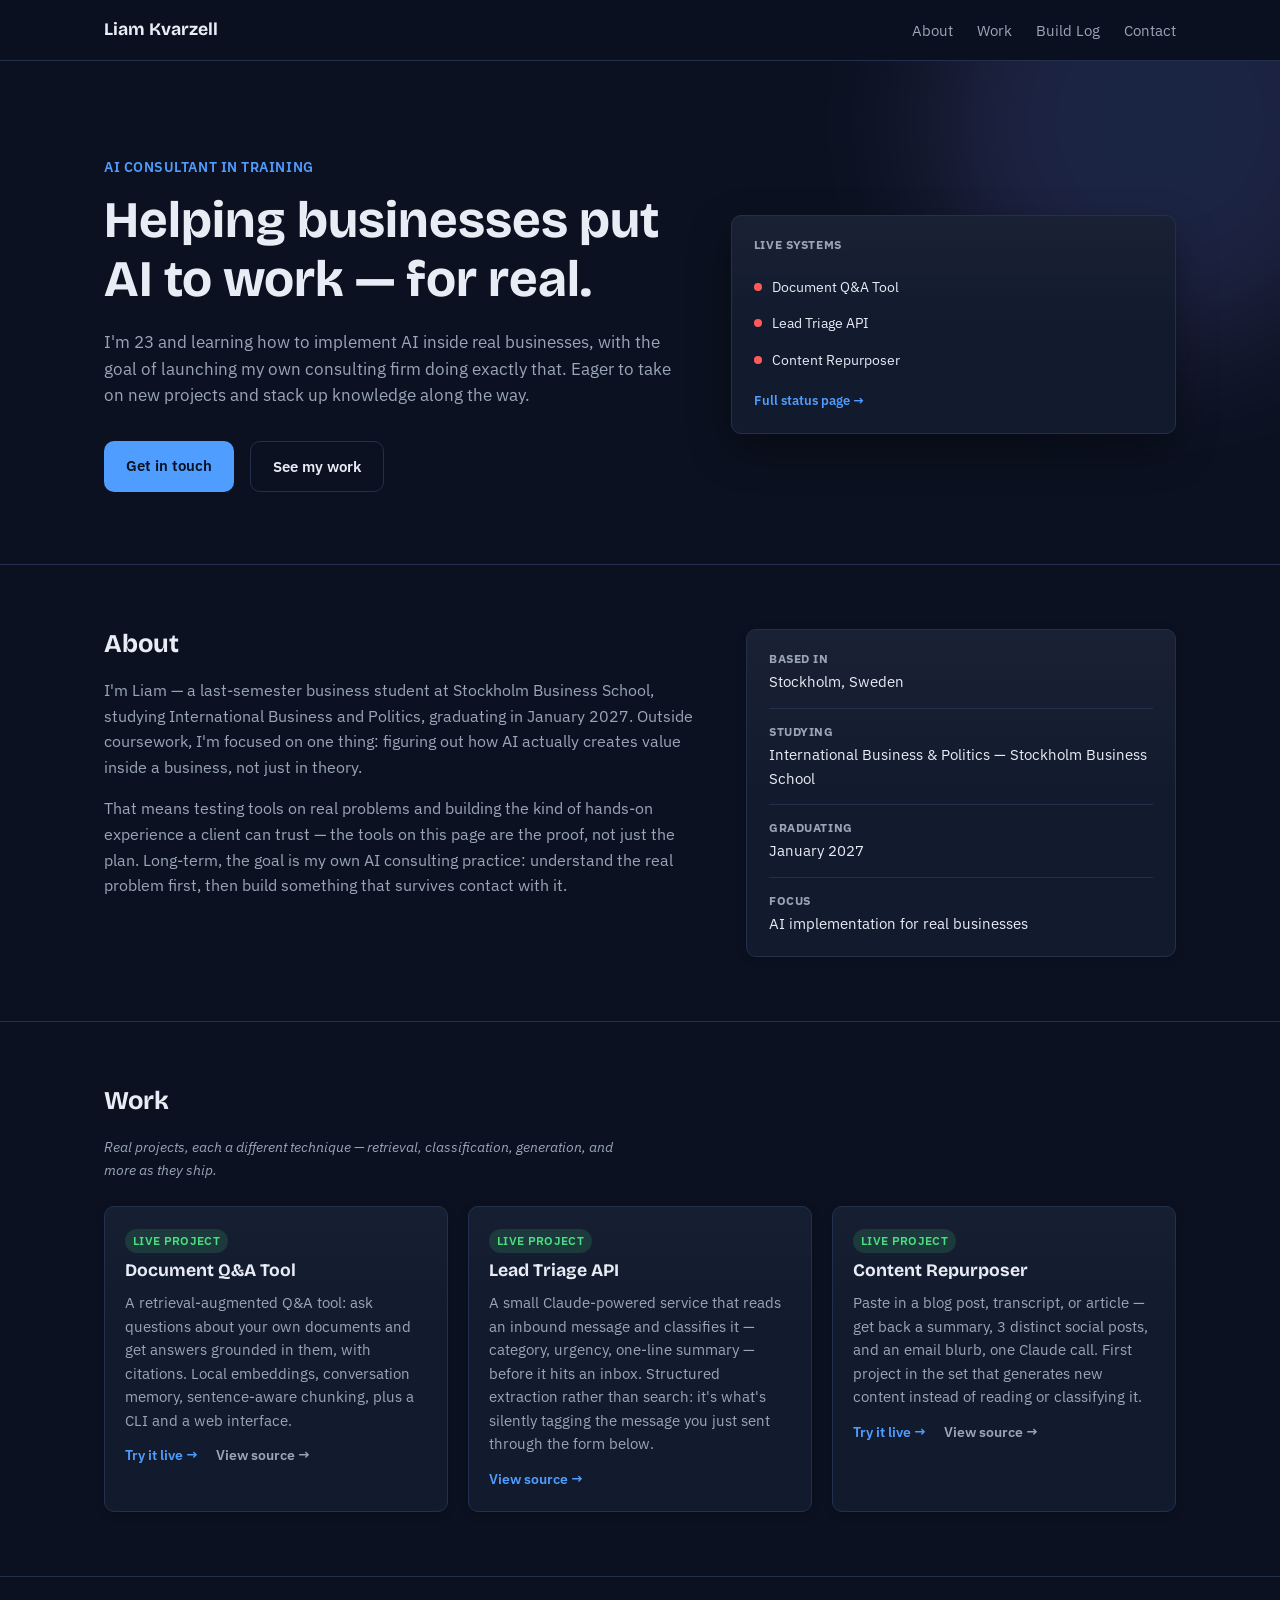
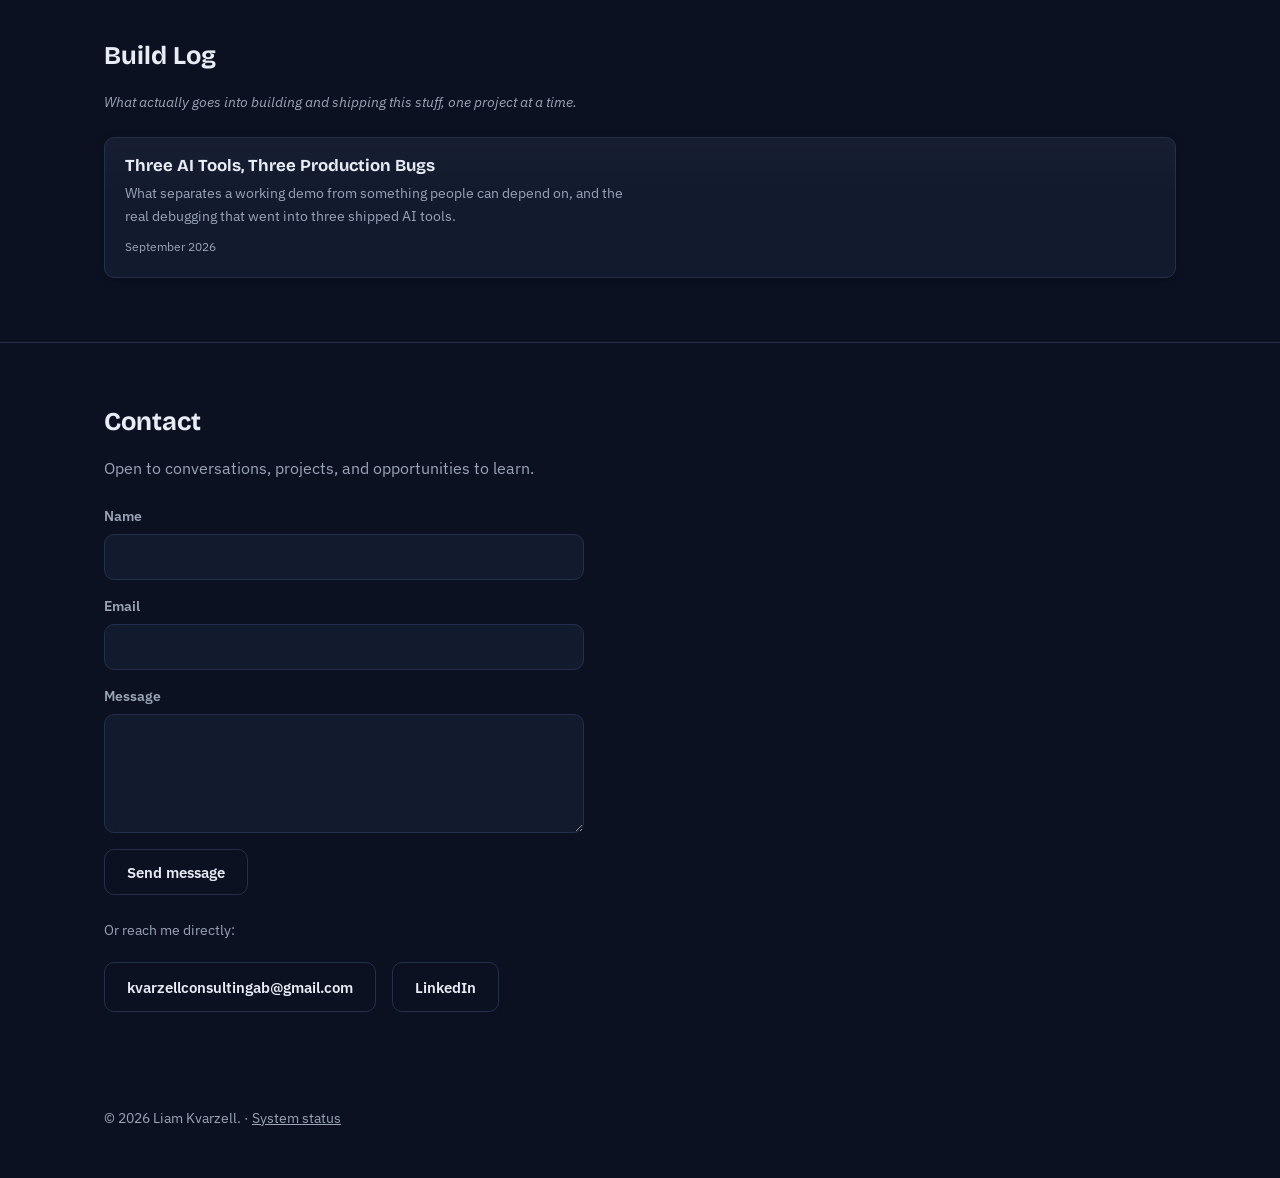
==== commit 12ef0ae6: "Expand About with real details + future-proof project counts - Real bio specifics: Stockholm Busines" ====
--- a/index.html
+++ b/index.html
@@ -70,15 +70,42 @@
     </section>
 
     <section id="about" class="section">
-      <div class="wrap">
-        <h2>About</h2>
-        <p>
-          I'm Liam — 23 years old and focused on one thing: figuring out how AI actually
-          creates value inside a business, not just in theory. Right now that means
-          learning fast, testing tools on real problems, and building the kind of
-          hands-on experience that a client can trust. Long-term, the goal is my own
-          AI consulting practice, helping businesses adopt AI that actually works.
-        </p>
+      <div class="wrap about-grid">
+        <div>
+          <h2>About</h2>
+          <p>
+            I'm Liam — a last-semester business student at Stockholm Business School,
+            studying International Business and Politics, graduating in January 2027.
+            Outside coursework, I'm focused on one thing: figuring out how AI actually
+            creates value inside a business, not just in theory.
+          </p>
+          <p>
+            That means testing tools on real problems and building the kind of hands-on
+            experience a client can trust — the tools on this page are the proof, not
+            just the plan. Long-term, the goal is my own AI consulting practice:
+            understand the real problem first, then build something that survives
+            contact with it.
+          </p>
+        </div>
+
+        <dl class="fact-panel">
+          <div class="fact-row">
+            <dt>Based in</dt>
+            <dd>Stockholm, Sweden</dd>
+          </div>
+          <div class="fact-row">
+            <dt>Studying</dt>
+            <dd>International Business &amp; Politics — Stockholm Business School</dd>
+          </div>
+          <div class="fact-row">
+            <dt>Graduating</dt>
+            <dd>January 2027</dd>
+          </div>
+          <div class="fact-row">
+            <dt>Focus</dt>
+            <dd>AI implementation for real businesses</dd>
+          </div>
+        </dl>
       </div>
     </section>
 
@@ -86,7 +113,8 @@
       <div class="wrap">
         <h2>Work</h2>
         <p class="section-note">
-          Three projects, three different techniques: retrieval, classification, generation.
+          Real projects, each a different technique — retrieval, classification, generation,
+          and more as they ship.
         </p>
         <div class="card-grid">
           <article class="card">
--- a/styles.css
+++ b/styles.css
@@ -304,6 +304,56 @@
   max-width: 65ch;
 }
 
+.section p + p {
+  margin-top: 16px;
+}
+
+/* ---------- About ---------- */
+.about-grid {
+  display: grid;
+  grid-template-columns: 1fr;
+  gap: 40px;
+  align-items: start;
+}
+
+@media (min-width: 860px) {
+  .about-grid {
+    grid-template-columns: 1.4fr 1fr;
+  }
+}
+
+.fact-panel {
+  background: linear-gradient(180deg, rgba(255, 255, 255, 0.03), transparent 50%), var(--bg-elevated);
+  border: 1px solid var(--border);
+  border-radius: var(--radius);
+  padding: 6px 22px;
+  box-shadow: var(--shadow-sm);
+}
+
+.fact-row {
+  display: flex;
+  flex-direction: column;
+  gap: 2px;
+  padding: 14px 0;
+}
+
+.fact-row + .fact-row {
+  border-top: 1px solid var(--border);
+}
+
+.fact-row dt {
+  font-size: 0.72rem;
+  font-weight: 700;
+  letter-spacing: 0.05em;
+  text-transform: uppercase;
+  color: var(--text-muted);
+}
+
+.fact-row dd {
+  font-size: 0.92rem;
+  margin: 0;
+}
+
 .section-note {
   font-style: italic;
   margin-bottom: 24px;
